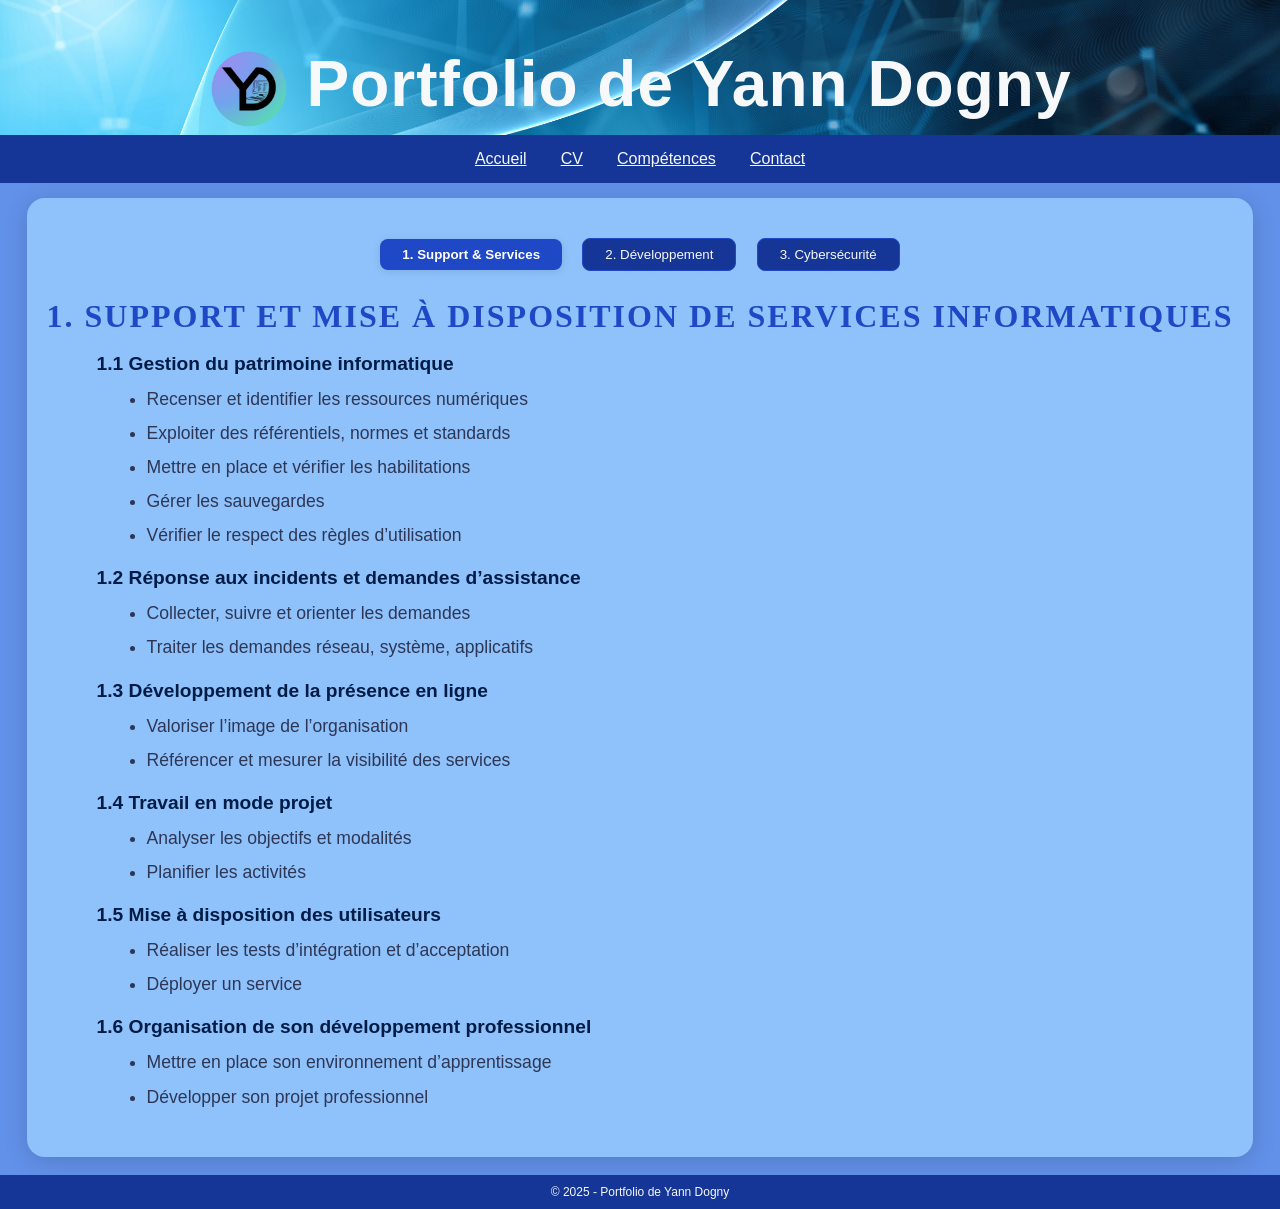
==== pages/competences.html @ 8b0322ab "Modif page accueil + page CV compétences mis en card interactive + style de compétences" ====
<!DOCTYPE html>
<html lang="fr">
<head>
    <meta charset="UTF-8">
    <meta name="viewport" content="width=device-width, initial-scale=1.0">
    <link rel="icon" type="image/png" href="../images/Logo_YD.png">
    <link rel="stylesheet" href="../styles/styleCompetences.css">
    <title>Compétences - Yann Dogny</title>
</head>
<body>

    <div id="header-container">
        <!-- Hero avec le h1 centré -->
        <section class="hero">
            <h1><img src="../images/Logo_YD.png" alt="Logo" class="logo-hero">Portfolio de Yann Dogny</h1>
        </section>

        <!-- Menu normal, juste après l'image -->
        <header>
            <nav>
                <ul>
                    <li><a href="../index.html">Accueil</a></li>
                    <li><a href="cv.html">CV</a></li>
                    <li><a href="competences.html">Compétences</a></li>
                    <li><a href="contact.html">Contact</a></li>
                </ul>
            </nav>
        </header>
    </div>

    <!-- Contenu principal -->
    <main>
        <div id="competences-menu" style="text-align:center; margin-bottom:24px;">
            <button onclick="showBloc(1)" id="btn-bloc-1" class="btn-active">1. Support & Services</button>
            <button onclick="showBloc(2)" id="btn-bloc-2">2. Développement</button>
            <button onclick="showBloc(3)" id="btn-bloc-3">3. Cybersécurité</button>
        </div>
        <div id="bloc-1" class="competence-bloc">
            <h2>1. Support et mise à disposition de services informatiques</h2>
            <h3>1.1 Gestion du patrimoine informatique</h3>
            <ul>
                <li>Recenser et identifier les ressources numériques</li>
                <li>Exploiter des référentiels, normes et standards</li>
                <li>Mettre en place et vérifier les habilitations</li>
                <li>Gérer les sauvegardes</li>
                <li>Vérifier le respect des règles d’utilisation</li>
            </ul>
            <h3>1.2 Réponse aux incidents et demandes d’assistance</h3>
            <ul>
                <li>Collecter, suivre et orienter les demandes</li>
                <li>Traiter les demandes réseau, système, applicatifs</li>
            </ul>
            <h3>1.3 Développement de la présence en ligne</h3>
            <ul>
                <li>Valoriser l’image de l’organisation</li>
                <li>Référencer et mesurer la visibilité des services</li>
            </ul>
            <h3>1.4 Travail en mode projet</h3>
            <ul>
                <li>Analyser les objectifs et modalités</li>
                <li>Planifier les activités</li>
            </ul>
            <h3>1.5 Mise à disposition des utilisateurs</h3>
            <ul>
                <li>Réaliser les tests d’intégration et d’acceptation</li>
                <li>Déployer un service</li>
            </ul>
            <h3>1.6 Organisation de son développement professionnel</h3>
            <ul>
                <li>Mettre en place son environnement d’apprentissage</li>
                <li>Développer son projet professionnel</li>
            </ul>
        </div>
        <div id="bloc-2" class="competence-bloc" style="display:none;">
            <h2>2. Conception et développement d’applications</h2>
            <h3>2.1 Conception et développement d’une solution applicative</h3>
            <ul>
                <li>Analyser un besoin et son contexte</li>
                <li>Modéliser une solution applicative</li>
                <li>Exploiter les frameworks</li>
                <li>Utiliser des composants d’accès aux données</li>
                <li>Réaliser les tests et la validation</li>
            </ul>
            <h3>2.2 Maintenance corrective ou évolutive</h3>
            <ul>
                <li>Recueillir, analyser et mettre à jour les informations</li>
                <li>Évaluer la qualité d’une solution</li>
                <li>Mettre à jour la documentation technique</li>
            </ul>
            <h3>2.3 Gestion des données</h3>
            <ul>
                <li>Exploiter des données à l’aide d’un langage de requêtes</li>
                <li>Développer des fonctionnalités dans un SGBD</li>
            </ul>
        </div>
        <div id="bloc-3" class="competence-bloc" style="display:none;">
            <h2>3. Cybersécurité des services informatiques</h2>
            <h3>3.1 Protection des données à caractère personnel</h3>
            <ul>
                <li>Recenser les traitements sur les données</li>
                <li>Identifier les risques liés à la collecte et au stockage</li>
                <li>Appliquer la réglementation</li>
            </ul>
            <h3>3.2 Préservation de l’identité numérique</h3>
            <ul>
                <li>Protéger l’identité numérique</li>
                <li>Déployer les moyens de preuve électronique</li>
            </ul>
            <h3>3.3 Sécurisation des équipements et usages</h3>
            <ul>
                <li>Informer les utilisateurs sur les risques</li>
                <li>Gérer les accès et privilèges</li>
            </ul>
            <h3>3.4 Garantie de la disponibilité, intégrité et confidentialité</h3>
            <ul>
                <li>Caractériser les risques liés à l’utilisation malveillante</li>
                <li>Recenser les conséquences d’une perte de disponibilité</li>
            </ul>
            <h3>3.5 Cyber sécurisation d’une solution applicative</h3>
            <ul>
                <li>Participer à la vérification des éléments de sécurité</li>
                <li>Mettre en œuvre et vérifier la conformité d’une solution</li>
            </ul>
        </div>
        <script>
            function showBloc(num) {
                for (let i = 1; i <= 3; i++) {
                    document.getElementById('bloc-' + i).style.display = (i === num) ? 'block' : 'none';
                    document.getElementById('btn-bloc-' + i).classList.toggle('btn-active', i === num);
                }
            }
        </script>
    </main>

    <footer>
        &copy; 2025 - Portfolio de Yann Dogny
    </footer>
</body>
</html>
---- styles/styleCompetences.css ----
:root {
    --texte: #f6f8fa;
    --fond: #6291e9;
    --fond-menu: #163697;
    --section-bg: #6291e9;
    --h2-color: #1e48c5;
    --h1-font: 'Georgia', serif;
    --texte-font: Arial, sans-serif;
}

html, body {
    height: 100%;
    margin: 0;
    padding: 0;
}

body {
    font-family: var(--texte-font);
    font-size: 15px;
    color: var(--texte);
    background-color: var(--fond);
    min-height: 100vh;
    display: flex;
    flex-direction: column;
}

#header-container {
    position: fixed;
    top: 0;
    left: 0;
    width: 100%;
    z-index: 1000;
}

/* Header / menu normal */
header {
    background-color: var(--fond-menu);
    width: 100%;
    text-align: center;
    padding: 15px 0;
    transition: all 0.3s ease;
}

/* Hero image plein écran */
.hero {
    height: 15vh;
    background: url("../images/fond.jpg") no-repeat center center;
    background-size: cover;
    display: flex;
    justify-content: center;
    align-items: center;
    box-shadow: 0 4px 24px rgba(30,44,84,0.18);
}

.hero h1 {
    color: var(--texte);
    font-size: 4rem;
    margin-bottom: 12px;
    letter-spacing: 1px;
    font-family: Impact, sans-serif;
}

.logo-hero {
    height: 80px;
    width: 80px;
    vertical-align: middle;
    margin-right: 18px;
}

nav ul {
    list-style: none;
    padding: 0;
    margin: 0;
}

nav ul li {
    display: inline;
    margin: 0 15px;
}

nav ul li a {
    font-family: Arial, sans-serif;
    font-size: 16px;
    color: var(--texte);
    text-decoration: underline;
}

nav ul li a:hover {
    text-decoration: underline;
}

/* Main */
main {
    padding: 40px 20px 40px 20px;
    margin-top: 22vh;
    max-width: 1400px;
    margin-left: auto;
    margin-right: auto;
    margin-bottom: 2vh;
    border-radius: 18px;
    background-color: #9acdffd0;
    box-shadow: 0 4px 24px rgba(0,0,0,0.15);
    flex: 1;
}

main ul li {
    color: #2d3655;
}



.competence-bloc h2 {
    font-size: 2rem;
    color: var(--h2-color);
    margin-bottom: 18px;
    font-family: var(--h1-font);
    letter-spacing: 2px;
    text-transform: uppercase;
    text-align: left;
}

.competence-bloc h3 {
    font-size: 1.2rem;
    color: #001c46;
    margin-top: 18px;
    margin-bottom: 8px;
    font-family: var(--texte-font);
    font-weight: bold;
    padding-left: 50px;
}

.competence-bloc ul {
    margin-top: 10px;
    padding-left: 100px;
    margin-bottom: 5px;
}

.competence-bloc li {
    margin-bottom: 6px;
    line-height: 1.6;
    font-size: 1.1rem;
    font-family: var(--texte-font);
}
.competences-section p {
    font-size: 1.15rem;
    margin-bottom: 10px;
    color: var(--h2-color);
    font-family: var(--texte-font);
}

/* Footer */
footer {
    background-color: var(--fond-menu);
    text-align: center;
    padding: 10px;
    font-size: 12px;
    color: var(--texte);
    margin-top: auto;
}

/* Boutons menu compétences */
.btn-active {
    background: var(--h2-color);
    color: #fff;
    border: none;
    font-weight: bold;
    padding: 8px 22px;
    border-radius: 8px;
    box-shadow: 0 2px 8px rgba(0,0,0,0.10);
    margin: 0 8px;
    cursor: pointer;
    transition: background 0.2s;
}
button:not(.btn-active) {
    background: #163697;
    color: var(--texte);
    border: 1px solid var(--h2-color);
    font-weight: normal;
    padding: 8px 22px;
    border-radius: 8px;
    margin: 0 8px;
    cursor: pointer;
    transition: background 0.2s;
}
button:not(.btn-active):hover {
    background: var(--h2-color);
    color: #fff;
}
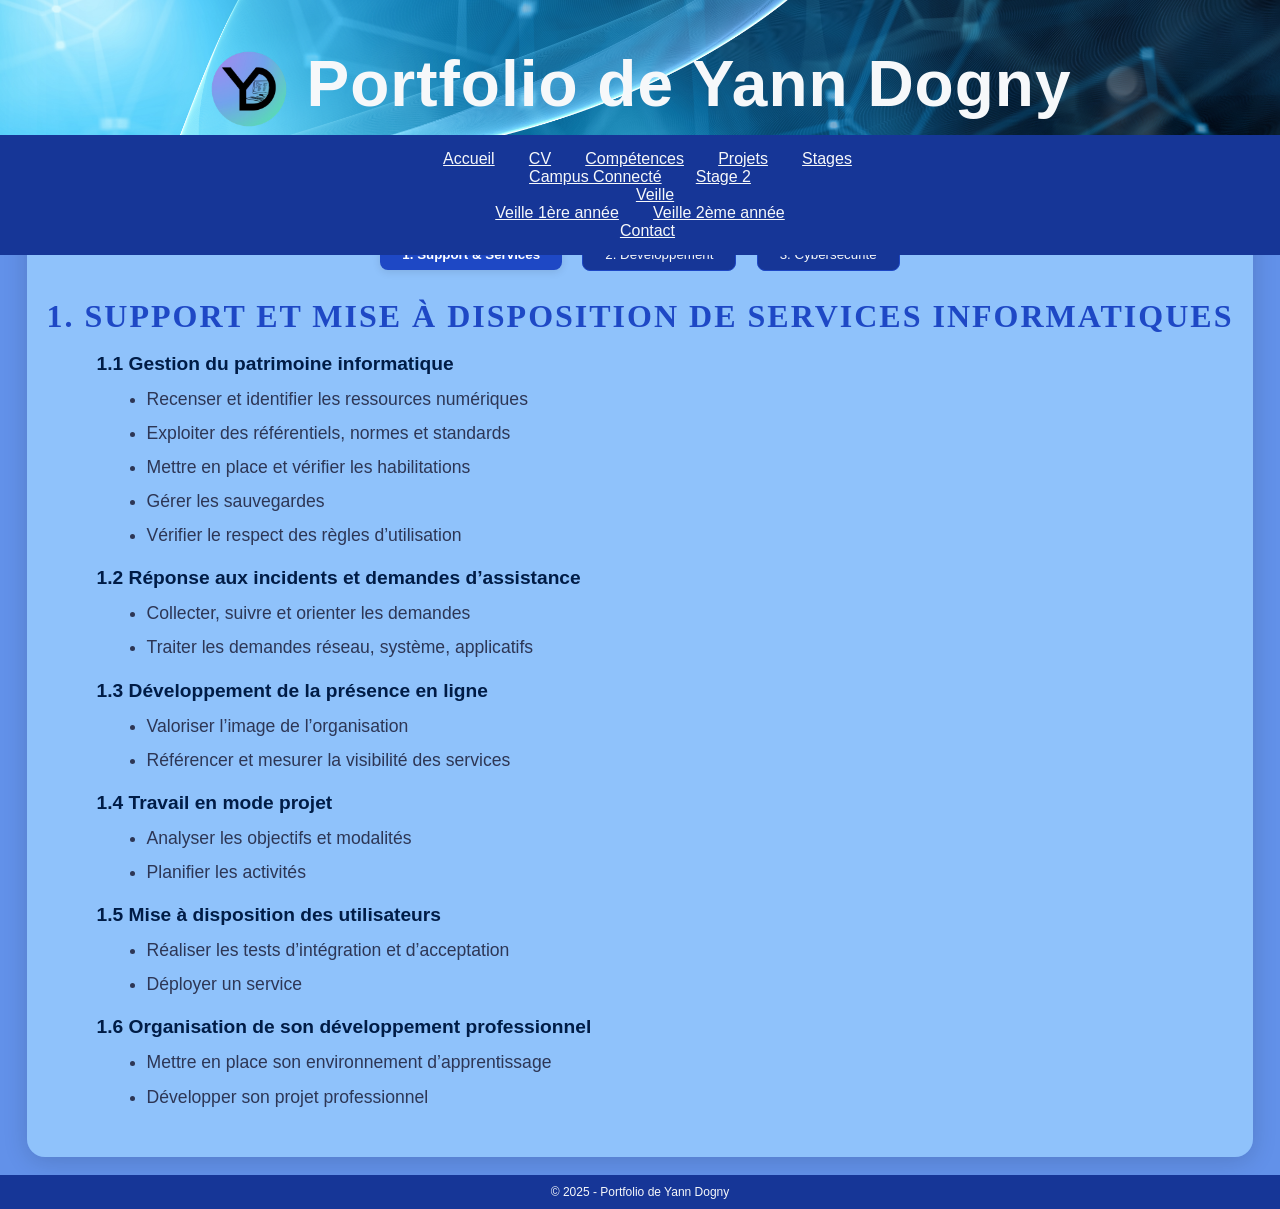
==== commit cdf7fcf1: "ajout diverse page + à finir chaque page et détails" ====
--- a/pages/competences.html
+++ b/pages/competences.html
@@ -9,34 +9,56 @@
 </head>
 <body>
 
+    <!-- =================== HEADER =================== -->
     <div id="header-container">
-        <!-- Hero avec le h1 centré -->
+
+        <!-- Section Héros -->
         <section class="hero">
             <h1><img src="../images/Logo_YD.png" alt="Logo" class="logo-hero">Portfolio de Yann Dogny</h1>
         </section>
 
-        <!-- Menu normal, juste après l'image -->
+        <!-- MENU NAVIGATION -->
         <header>
             <nav>
                 <ul>
                     <li><a href="../index.html">Accueil</a></li>
                     <li><a href="cv.html">CV</a></li>
                     <li><a href="competences.html">Compétences</a></li>
+                    <li><a href="projets.html">Projets</span></a></li>
+                    <li class="menu-item-has-children">
+                        <a href="stages.html">Stages</a>
+                        <span class="arrow"></span>
+                        <ul class="sub-menu">
+                            <li><a href="stage1.html">Campus Connecté</a></li>
+                            <li><a href="stage2.html">Stage 2</a></li>
+                        </ul>
+                    </li>
+                    <li class="menu-item-has-children">
+                        <a href="#">Veille <span class="arrow"></span></a>
+                        <ul class="sub-menu">
+                            <li><a href="veille1.html">Veille 1ère année</a></li>
+                            <li><a href="veille2.html">Veille 2ème année</a></li>
+                        </ul>
+                    </li>
                     <li><a href="contact.html">Contact</a></li>
                 </ul>
             </nav>
         </header>
     </div>
 
-    <!-- Contenu principal -->
+    <!-- =================== CONTENU PRINCIPAL =================== -->
     <main>
+
         <div id="competences-menu" style="text-align:center; margin-bottom:24px;">
             <button onclick="showBloc(1)" id="btn-bloc-1" class="btn-active">1. Support & Services</button>
             <button onclick="showBloc(2)" id="btn-bloc-2">2. Développement</button>
             <button onclick="showBloc(3)" id="btn-bloc-3">3. Cybersécurité</button>
         </div>
+
+        <!-- BLOC 1 -->
         <div id="bloc-1" class="competence-bloc">
             <h2>1. Support et mise à disposition de services informatiques</h2>
+
             <h3>1.1 Gestion du patrimoine informatique</h3>
             <ul>
                 <li>Recenser et identifier les ressources numériques</li>
@@ -45,34 +67,42 @@
                 <li>Gérer les sauvegardes</li>
                 <li>Vérifier le respect des règles d’utilisation</li>
             </ul>
+
             <h3>1.2 Réponse aux incidents et demandes d’assistance</h3>
             <ul>
                 <li>Collecter, suivre et orienter les demandes</li>
                 <li>Traiter les demandes réseau, système, applicatifs</li>
             </ul>
+
             <h3>1.3 Développement de la présence en ligne</h3>
             <ul>
                 <li>Valoriser l’image de l’organisation</li>
                 <li>Référencer et mesurer la visibilité des services</li>
             </ul>
+
             <h3>1.4 Travail en mode projet</h3>
             <ul>
                 <li>Analyser les objectifs et modalités</li>
                 <li>Planifier les activités</li>
             </ul>
+
             <h3>1.5 Mise à disposition des utilisateurs</h3>
             <ul>
                 <li>Réaliser les tests d’intégration et d’acceptation</li>
                 <li>Déployer un service</li>
             </ul>
+
             <h3>1.6 Organisation de son développement professionnel</h3>
             <ul>
                 <li>Mettre en place son environnement d’apprentissage</li>
                 <li>Développer son projet professionnel</li>
             </ul>
         </div>
+
+        <!-- BLOC 2 -->
         <div id="bloc-2" class="competence-bloc" style="display:none;">
             <h2>2. Conception et développement d’applications</h2>
+
             <h3>2.1 Conception et développement d’une solution applicative</h3>
             <ul>
                 <li>Analyser un besoin et son contexte</li>
@@ -81,59 +111,90 @@
                 <li>Utiliser des composants d’accès aux données</li>
                 <li>Réaliser les tests et la validation</li>
             </ul>
+
             <h3>2.2 Maintenance corrective ou évolutive</h3>
             <ul>
                 <li>Recueillir, analyser et mettre à jour les informations</li>
                 <li>Évaluer la qualité d’une solution</li>
                 <li>Mettre à jour la documentation technique</li>
             </ul>
+
             <h3>2.3 Gestion des données</h3>
             <ul>
                 <li>Exploiter des données à l’aide d’un langage de requêtes</li>
                 <li>Développer des fonctionnalités dans un SGBD</li>
             </ul>
         </div>
+
+        <!-- BLOC 3 -->
         <div id="bloc-3" class="competence-bloc" style="display:none;">
             <h2>3. Cybersécurité des services informatiques</h2>
+
             <h3>3.1 Protection des données à caractère personnel</h3>
             <ul>
                 <li>Recenser les traitements sur les données</li>
                 <li>Identifier les risques liés à la collecte et au stockage</li>
                 <li>Appliquer la réglementation</li>
             </ul>
+
             <h3>3.2 Préservation de l’identité numérique</h3>
             <ul>
                 <li>Protéger l’identité numérique</li>
                 <li>Déployer les moyens de preuve électronique</li>
             </ul>
+
             <h3>3.3 Sécurisation des équipements et usages</h3>
             <ul>
                 <li>Informer les utilisateurs sur les risques</li>
                 <li>Gérer les accès et privilèges</li>
             </ul>
+
             <h3>3.4 Garantie de la disponibilité, intégrité et confidentialité</h3>
             <ul>
                 <li>Caractériser les risques liés à l’utilisation malveillante</li>
                 <li>Recenser les conséquences d’une perte de disponibilité</li>
             </ul>
+
             <h3>3.5 Cyber sécurisation d’une solution applicative</h3>
             <ul>
                 <li>Participer à la vérification des éléments de sécurité</li>
                 <li>Mettre en œuvre et vérifier la conformité d’une solution</li>
             </ul>
         </div>
-        <script>
-            function showBloc(num) {
-                for (let i = 1; i <= 3; i++) {
-                    document.getElementById('bloc-' + i).style.display = (i === num) ? 'block' : 'none';
-                    document.getElementById('btn-bloc-' + i).classList.toggle('btn-active', i === num);
-                }
-            }
-        </script>
+
     </main>
 
+    <!-- =================== FOOTER =================== -->
     <footer>
         &copy; 2025 - Portfolio de Yann Dogny
     </footer>
+
+    <!-- =================== SCRIPTS =================== -->
+    <script>
+        // Gestion des blocs de compétences
+        function showBloc(num) {
+            for (let i = 1; i <= 3; i++) {
+                document.getElementById('bloc-' + i).style.display = (i === num) ? 'block' : 'none';
+                document.getElementById('btn-bloc-' + i).classList.toggle('btn-active', i === num);
+            }
+        }
+
+        // Menu déroulant avec flèche
+        document.addEventListener("DOMContentLoaded", function() {
+            const menuItems = document.querySelectorAll("nav ul li.menu-item-has-children");
+            menuItems.forEach(item => {
+                const arrow = item.querySelector(".arrow");
+                if (arrow) {
+                    arrow.addEventListener("click", e => {
+                        e.stopPropagation();
+                        item.classList.toggle("open");
+                        menuItems.forEach(other => {
+                            if (other !== item) other.classList.remove("open");
+                        });
+                    });
+                }
+            });
+        });
+    </script>
 </body>
-</html>+</html>
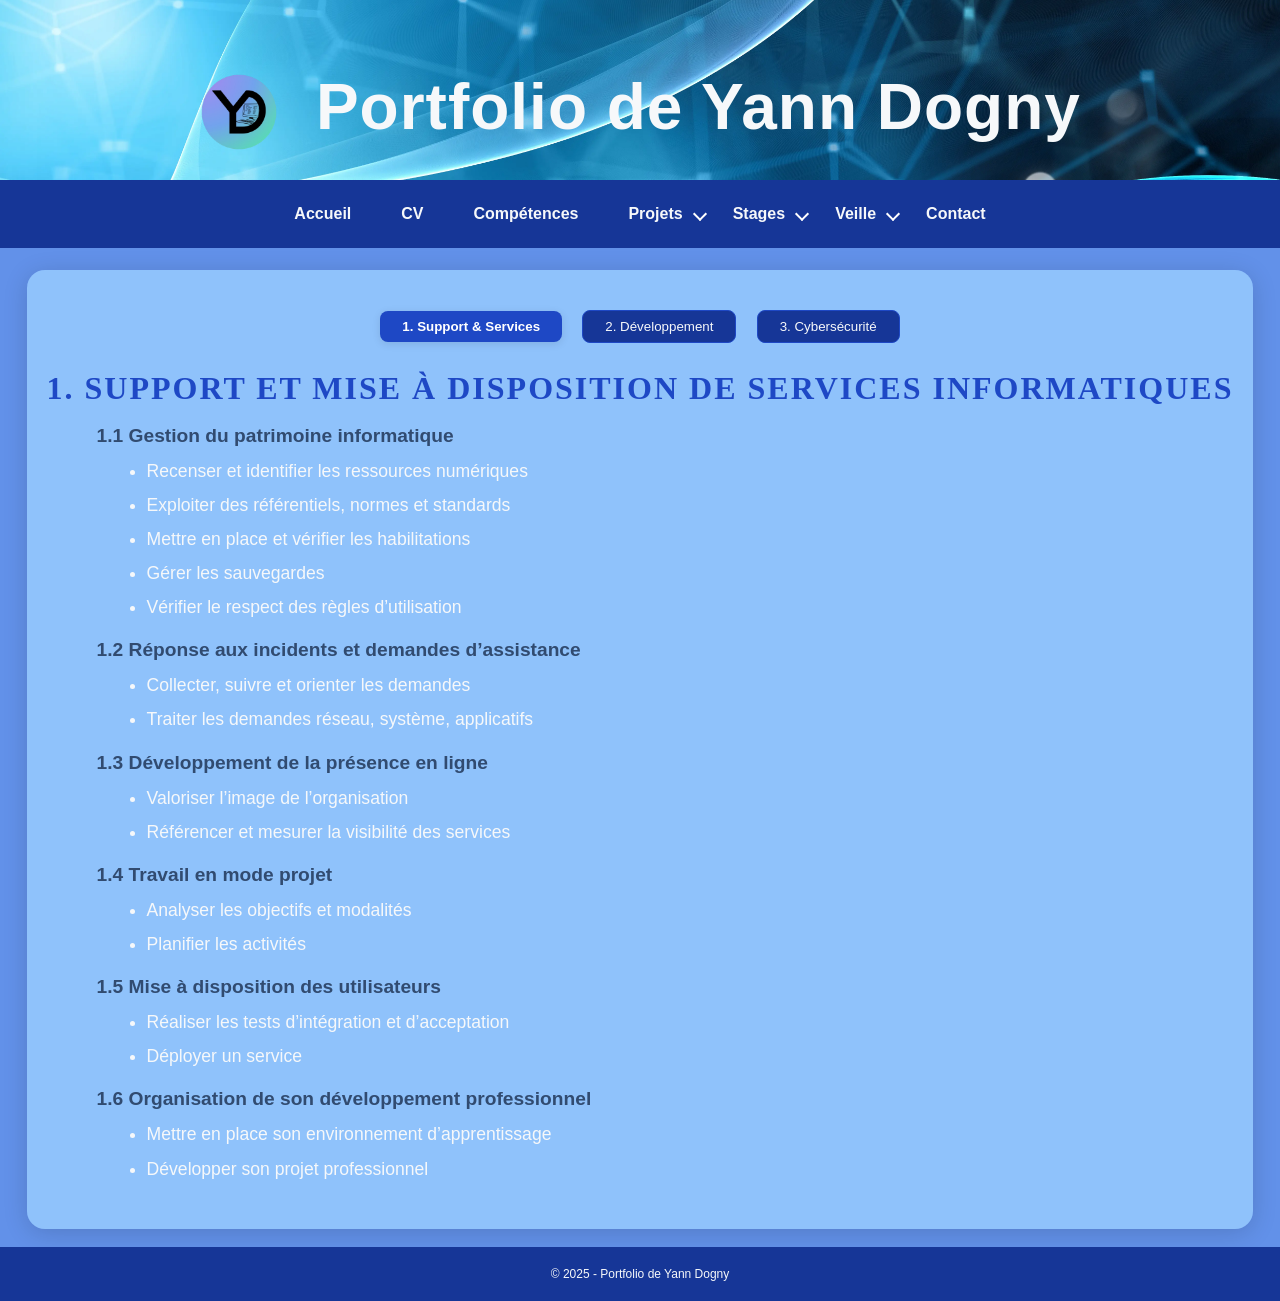
==== commit 0a457ff5: "Avancement du portfolio" ====
--- a/pages/competences.html
+++ b/pages/competences.html
@@ -14,7 +14,10 @@
 
         <!-- Section Héros -->
         <section class="hero">
-            <h1><img src="../images/Logo_YD.png" alt="Logo" class="logo-hero">Portfolio de Yann Dogny</h1>
+            <h1>
+                <img src="../images/Logo_YD.png" alt="Logo" class="logo-hero">
+                Portfolio de Yann Dogny
+            </h1>
         </section>
 
         <!-- MENU NAVIGATION -->
@@ -24,15 +27,22 @@
                     <li><a href="../index.html">Accueil</a></li>
                     <li><a href="cv.html">CV</a></li>
                     <li><a href="competences.html">Compétences</a></li>
-                    <li><a href="projets.html">Projets</span></a></li>
+                    <li class="menu-item-has-children">
+                            <a href="projets.html">Projets</a>
+                            <span class="arrow"></span>
+                        <ul class="sub-menu">
+                            <li><a href="projets/projetFa.html">Projet Fâ</a></li>
+                            <li><a href="projets/gestionCom.html">Gestion Commandes V2</a></li>
+                        </ul>
+                    </li>
                     <li class="menu-item-has-children">
                         <a href="stages.html">Stages</a>
                         <span class="arrow"></span>
                         <ul class="sub-menu">
-                            <li><a href="stage1.html">Campus Connecté</a></li>
-                            <li><a href="stage2.html">Stage 2</a></li>
+                            <li><a href="stages/campusConnecte.html">Campus Connecté</a></li>
                         </ul>
                     </li>
+
                     <li class="menu-item-has-children">
                         <a href="#">Veille <span class="arrow"></span></a>
                         <ul class="sub-menu">
@@ -40,6 +50,7 @@
                             <li><a href="veille2.html">Veille 2ème année</a></li>
                         </ul>
                     </li>
+
                     <li><a href="contact.html">Contact</a></li>
                 </ul>
             </nav>
--- a/styles/styleCompetences.css
+++ b/styles/styleCompetences.css
@@ -24,6 +24,7 @@
     flex-direction: column;
 }
 
+/* ================= HEADER ================= */
 #header-container {
     position: fixed;
     top: 0;
@@ -32,7 +33,6 @@
     z-index: 1000;
 }
 
-/* Header / menu normal */
 header {
     background-color: var(--fond-menu);
     width: 100%;
@@ -41,10 +41,10 @@
     transition: all 0.3s ease;
 }
 
-/* Hero image plein écran */
+/* ===== HERO ===== */
 .hero {
-    height: 15vh;
-    background: url("../images/fond.jpg") no-repeat center center;
+    height: 20vh;
+    background: url("../images/fond.webp") no-repeat center center;
     background-size: cover;
     display: flex;
     justify-content: center;
@@ -67,14 +67,17 @@
     margin-right: 18px;
 }
 
+/* ================= MENU ================= */
 nav ul {
     list-style: none;
     padding: 0;
     margin: 0;
+    display: flex;
+    justify-content: center;
 }
 
 nav ul li {
-    display: inline;
+    position: relative;
     margin: 0 15px;
 }
 
@@ -82,17 +85,73 @@
     font-family: Arial, sans-serif;
     font-size: 16px;
     color: var(--texte);
-    text-decoration: underline;
+    text-decoration: none;
+    font-weight: bold;
+    padding: 10px;
+    display: block;
+    transition: color 0.3s;
 }
 
 nav ul li a:hover {
-    text-decoration: underline;
-}
-
-/* Main */
+    color: #dcdcdc;
+}
+
+/* Flèche pour les menus déroulants */
+nav ul li.menu-item-has-children .arrow {
+    content: "";
+    width: 8px;
+    height: 8px;
+    border-left: 2px solid white;
+    border-bottom: 2px solid white;
+    position: absolute;
+    right: -12px;
+    top: 50%;
+    transform: translateY(-50%) rotate(-45deg);
+    transition: transform 0.3s ease;
+}
+
+nav ul li.menu-item-has-children.open .arrow {
+    transform: translateY(-50%) rotate(135deg);
+}
+
+/* Sous-menu déroulant */
+nav ul li .sub-menu {
+    display: none;
+    position: absolute;
+    top: 100%;
+    left: 0;
+    background-color: #1b3ba0;
+    list-style-type: none;
+    margin: 0;
+    padding: 10px 0;
+    border-radius: 4px;
+    width: 200px;
+    opacity: 0;
+    transition: opacity 0.3s ease;
+    box-shadow: 0 8px 16px rgba(0,0,0,0.1);
+    z-index: 999;
+}
+
+nav ul li.open .sub-menu {
+    display: block;
+    opacity: 1;
+}
+
+nav ul li .sub-menu li a {
+    padding: 8px 20px;
+    color: white;
+    display: block;
+}
+
+nav ul li .sub-menu li a:hover {
+    background-color: #f0f0f0;
+    color: black;
+}
+
+/* ================= MAIN ================= */
 main {
     padding: 40px 20px 40px 20px;
-    margin-top: 22vh;
+    margin-top: 30vh;
     max-width: 1400px;
     margin-left: auto;
     margin-right: auto;
@@ -104,11 +163,10 @@
 }
 
 main ul li {
-    color: #2d3655;
-}
-
-
-
+    color: var(--texte);
+}
+
+/* TITRES DES BLOCS */
 .competence-bloc h2 {
     font-size: 2rem;
     color: var(--h2-color);
@@ -121,7 +179,7 @@
 
 .competence-bloc h3 {
     font-size: 1.2rem;
-    color: #001c46;
+    color: #314b70;
     margin-top: 18px;
     margin-bottom: 8px;
     font-family: var(--texte-font);
@@ -141,6 +199,7 @@
     font-size: 1.1rem;
     font-family: var(--texte-font);
 }
+
 .competences-section p {
     font-size: 1.15rem;
     margin-bottom: 10px;
@@ -148,17 +207,17 @@
     font-family: var(--texte-font);
 }
 
-/* Footer */
+/* ================= FOOTER ================= */
 footer {
     background-color: var(--fond-menu);
     text-align: center;
-    padding: 10px;
+    padding: 20px;
     font-size: 12px;
     color: var(--texte);
     margin-top: auto;
 }
 
-/* Boutons menu compétences */
+/* ================= BOUTONS BLOCS ================= */
 .btn-active {
     background: var(--h2-color);
     color: #fff;
@@ -182,7 +241,8 @@
     cursor: pointer;
     transition: background 0.2s;
 }
+
 button:not(.btn-active):hover {
     background: var(--h2-color);
     color: #fff;
-}
+}
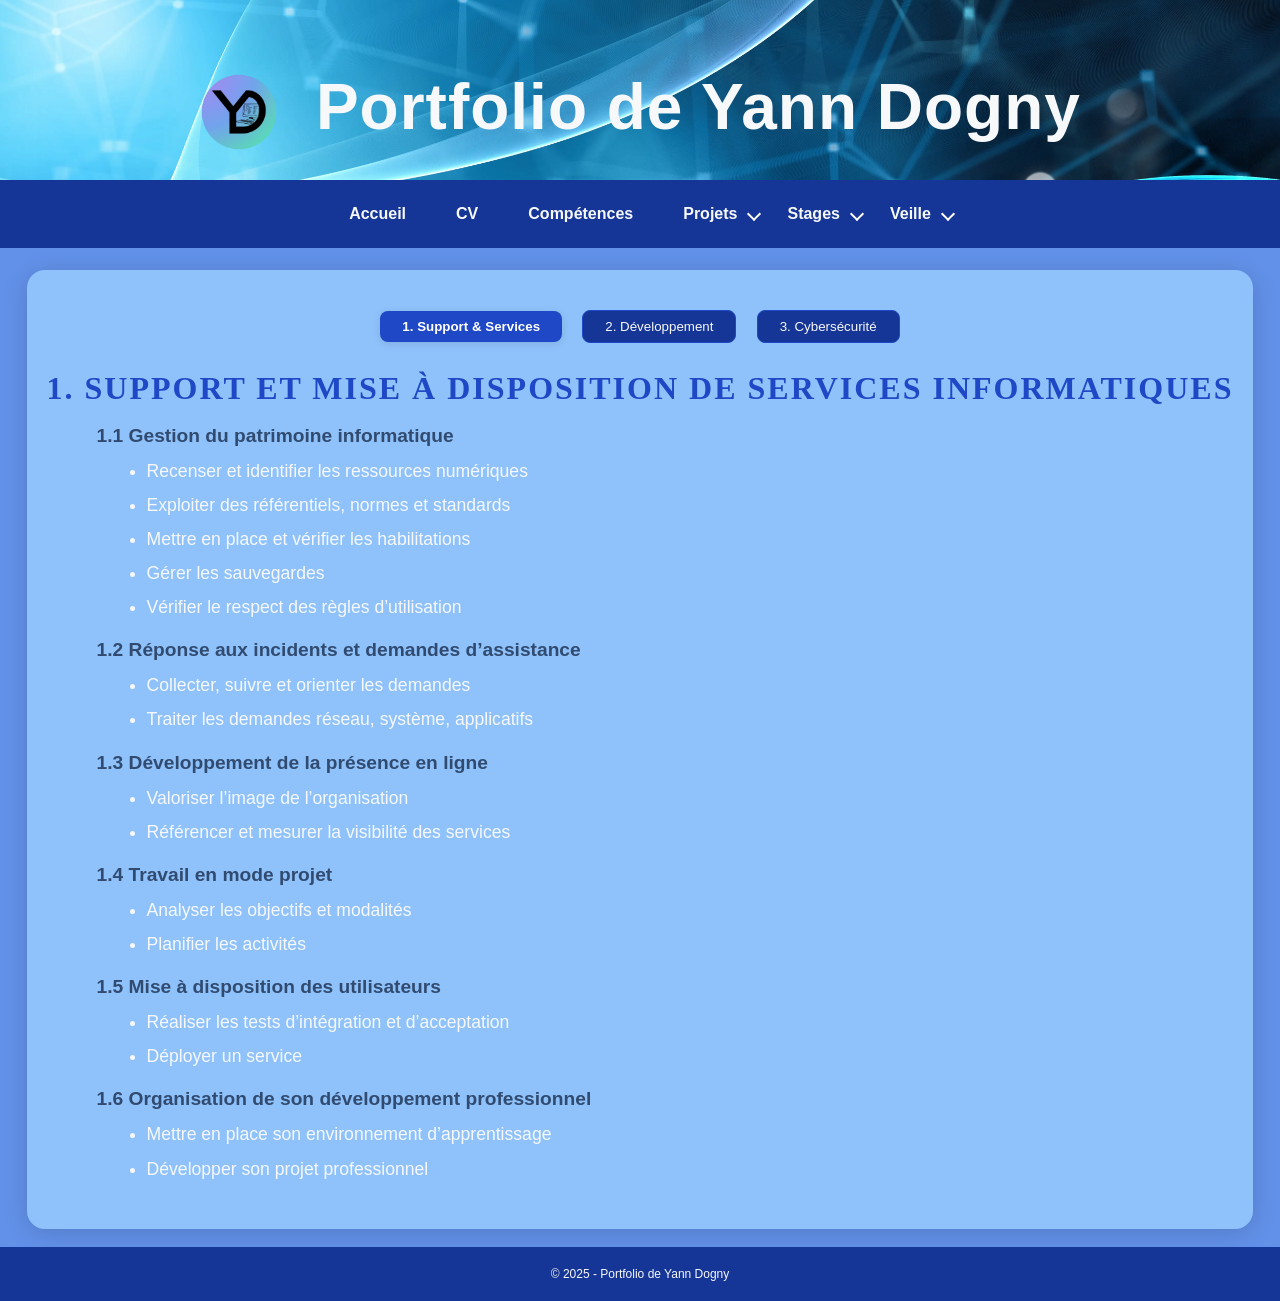
==== commit ea8957bf: "Structure principale + styles applicaples à plusieurs pages" ====
--- a/pages/competences.html
+++ b/pages/competences.html
@@ -4,23 +4,18 @@
     <meta charset="UTF-8">
     <meta name="viewport" content="width=device-width, initial-scale=1.0">
     <link rel="icon" type="image/png" href="../images/Logo_YD.png">
+    <link rel="stylesheet" href="../styles/styleCommun.css">
     <link rel="stylesheet" href="../styles/styleCompetences.css">
     <title>Compétences - Yann Dogny</title>
 </head>
 <body>
-
-    <!-- =================== HEADER =================== -->
     <div id="header-container">
-
-        <!-- Section Héros -->
         <section class="hero">
             <h1>
                 <img src="../images/Logo_YD.png" alt="Logo" class="logo-hero">
                 Portfolio de Yann Dogny
             </h1>
         </section>
-
-        <!-- MENU NAVIGATION -->
         <header>
             <nav>
                 <ul>
@@ -42,7 +37,6 @@
                             <li><a href="stages/campusConnecte.html">Campus Connecté</a></li>
                         </ul>
                     </li>
-
                     <li class="menu-item-has-children">
                         <a href="#">Veille <span class="arrow"></span></a>
                         <ul class="sub-menu">
@@ -50,14 +44,10 @@
                             <li><a href="veille2.html">Veille 2ème année</a></li>
                         </ul>
                     </li>
-
-                    <li><a href="contact.html">Contact</a></li>
                 </ul>
             </nav>
         </header>
     </div>
-
-    <!-- =================== CONTENU PRINCIPAL =================== -->
     <main>
 
         <div id="competences-menu" style="text-align:center; margin-bottom:24px;">
@@ -65,11 +55,8 @@
             <button onclick="showBloc(2)" id="btn-bloc-2">2. Développement</button>
             <button onclick="showBloc(3)" id="btn-bloc-3">3. Cybersécurité</button>
         </div>
-
-        <!-- BLOC 1 -->
         <div id="bloc-1" class="competence-bloc">
             <h2>1. Support et mise à disposition de services informatiques</h2>
-
             <h3>1.1 Gestion du patrimoine informatique</h3>
             <ul>
                 <li>Recenser et identifier les ressources numériques</li>
@@ -78,42 +65,34 @@
                 <li>Gérer les sauvegardes</li>
                 <li>Vérifier le respect des règles d’utilisation</li>
             </ul>
-
             <h3>1.2 Réponse aux incidents et demandes d’assistance</h3>
             <ul>
                 <li>Collecter, suivre et orienter les demandes</li>
                 <li>Traiter les demandes réseau, système, applicatifs</li>
             </ul>
-
             <h3>1.3 Développement de la présence en ligne</h3>
             <ul>
                 <li>Valoriser l’image de l’organisation</li>
                 <li>Référencer et mesurer la visibilité des services</li>
             </ul>
-
             <h3>1.4 Travail en mode projet</h3>
             <ul>
                 <li>Analyser les objectifs et modalités</li>
                 <li>Planifier les activités</li>
             </ul>
-
             <h3>1.5 Mise à disposition des utilisateurs</h3>
             <ul>
                 <li>Réaliser les tests d’intégration et d’acceptation</li>
                 <li>Déployer un service</li>
             </ul>
-
             <h3>1.6 Organisation de son développement professionnel</h3>
             <ul>
                 <li>Mettre en place son environnement d’apprentissage</li>
                 <li>Développer son projet professionnel</li>
             </ul>
         </div>
-
-        <!-- BLOC 2 -->
         <div id="bloc-2" class="competence-bloc" style="display:none;">
             <h2>2. Conception et développement d’applications</h2>
-
             <h3>2.1 Conception et développement d’une solution applicative</h3>
             <ul>
                 <li>Analyser un besoin et son contexte</li>
@@ -122,75 +101,58 @@
                 <li>Utiliser des composants d’accès aux données</li>
                 <li>Réaliser les tests et la validation</li>
             </ul>
-
             <h3>2.2 Maintenance corrective ou évolutive</h3>
             <ul>
                 <li>Recueillir, analyser et mettre à jour les informations</li>
                 <li>Évaluer la qualité d’une solution</li>
                 <li>Mettre à jour la documentation technique</li>
             </ul>
-
             <h3>2.3 Gestion des données</h3>
             <ul>
                 <li>Exploiter des données à l’aide d’un langage de requêtes</li>
                 <li>Développer des fonctionnalités dans un SGBD</li>
             </ul>
         </div>
-
-        <!-- BLOC 3 -->
         <div id="bloc-3" class="competence-bloc" style="display:none;">
             <h2>3. Cybersécurité des services informatiques</h2>
-
             <h3>3.1 Protection des données à caractère personnel</h3>
             <ul>
                 <li>Recenser les traitements sur les données</li>
                 <li>Identifier les risques liés à la collecte et au stockage</li>
                 <li>Appliquer la réglementation</li>
             </ul>
-
             <h3>3.2 Préservation de l’identité numérique</h3>
             <ul>
                 <li>Protéger l’identité numérique</li>
                 <li>Déployer les moyens de preuve électronique</li>
             </ul>
-
             <h3>3.3 Sécurisation des équipements et usages</h3>
             <ul>
                 <li>Informer les utilisateurs sur les risques</li>
                 <li>Gérer les accès et privilèges</li>
             </ul>
-
             <h3>3.4 Garantie de la disponibilité, intégrité et confidentialité</h3>
             <ul>
                 <li>Caractériser les risques liés à l’utilisation malveillante</li>
                 <li>Recenser les conséquences d’une perte de disponibilité</li>
             </ul>
-
             <h3>3.5 Cyber sécurisation d’une solution applicative</h3>
             <ul>
                 <li>Participer à la vérification des éléments de sécurité</li>
                 <li>Mettre en œuvre et vérifier la conformité d’une solution</li>
             </ul>
         </div>
-
     </main>
-
-    <!-- =================== FOOTER =================== -->
     <footer>
         &copy; 2025 - Portfolio de Yann Dogny
     </footer>
-
-    <!-- =================== SCRIPTS =================== -->
     <script>
-        // Gestion des blocs de compétences
         function showBloc(num) {
             for (let i = 1; i <= 3; i++) {
                 document.getElementById('bloc-' + i).style.display = (i === num) ? 'block' : 'none';
                 document.getElementById('btn-bloc-' + i).classList.toggle('btn-active', i === num);
             }
         }
-
-        // Menu déroulant avec flèche
         document.addEventListener("DOMContentLoaded", function() {
             const menuItems = document.querySelectorAll("nav ul li.menu-item-has-children");
             menuItems.forEach(item => {
--- a/styles/styleCommun.css
+++ b/styles/styleCommun.css
@@ -0,0 +1,157 @@
+:root {
+    --texte: #f6f8fa;
+    --fond: #6291e9;
+    --fond-menu: #163697;
+    --section-bg: #6291e9;
+    --h2-color: #1e48c5;
+    --h1-font: 'Georgia', serif;
+    --texte-font: Arial, sans-serif;
+}
+
+html, body {
+    height: 100%;
+    margin: 0;
+    padding: 0;
+}
+
+body {
+    font-family: var(--texte-font);
+    font-size: 15px;
+    color: var(--texte);
+    background-color: var(--fond);
+    min-height: 100vh;
+    display: flex;
+    flex-direction: column;
+}
+
+/* ================= HEADER ================= */
+#header-container {
+    position: fixed;
+    top: 0;
+    left: 0;
+    width: 100%;
+    z-index: 1000;
+}
+
+header {
+    background-color: var(--fond-menu);
+    width: 100%;
+    text-align: center;
+    padding: 15px 0;
+    transition: all 0.3s ease;
+}
+
+/* ===== HERO ===== */
+.hero {
+    height: 20vh;
+    background: url("../images/fond.webp") no-repeat center center;
+    background-size: cover;
+    display: flex;
+    justify-content: center;
+    align-items: center;
+    box-shadow: 0 4px 24px rgba(30,44,84,0.18);
+}
+
+.hero h1 {
+    color: var(--texte);
+    font-size: 4rem;
+    margin-bottom: 12px;
+    letter-spacing: 1px;
+    font-family: Impact, sans-serif;
+}
+
+.logo-hero {
+    height: 80px;
+    width: 80px;
+    vertical-align: middle;
+    margin-right: 18px;
+}
+
+/* ================= MENU ================= */
+nav ul {
+    list-style: none;
+    padding: 0;
+    margin: 0;
+    display: flex;
+    justify-content: center;
+}
+
+nav ul li {
+    position: relative;
+    margin: 0 15px;
+}
+
+nav ul li a {
+    font-family: Arial, sans-serif;
+    font-size: 16px;
+    color: var(--texte);
+    text-decoration: none;
+    font-weight: bold;
+    padding: 10px;
+    display: block;
+    transition: color 0.3s;
+}
+
+nav ul li a:hover {
+    color: #dcdcdc;
+}
+
+nav ul li.menu-item-has-children .arrow {
+    content: "";
+    width: 8px;
+    height: 8px;
+    border-left: 2px solid white;
+    border-bottom: 2px solid white;
+    position: absolute;
+    right: -12px;
+    top: 50%;
+    transform: translateY(-50%) rotate(-45deg);
+    transition: transform 0.3s ease;
+}
+
+nav ul li.menu-item-has-children.open .arrow {
+    transform: translateY(-50%) rotate(135deg);
+}
+
+nav ul li .sub-menu {
+    display: none;
+    position: absolute;
+    top: 100%;
+    left: 0;
+    background-color: #1b3ba0;
+    list-style-type: none;
+    margin: 0;
+    padding: 10px 0;
+    border-radius: 4px;
+    width: 200px;
+    opacity: 0;
+    transition: opacity 0.3s ease;
+    box-shadow: 0 8px 16px rgba(0,0,0,0.1);
+    z-index: 999;
+}
+
+nav ul li.open .sub-menu {
+    display: block;
+    opacity: 1;
+}
+
+nav ul li .sub-menu li a {
+    padding: 8px 20px;
+    color: white;
+    display: block;
+}
+
+nav ul li .sub-menu li a:hover {
+    background-color: #f0f0f0;
+    color: black;
+}
+
+/* ================= FOOTER ================= */
+footer {
+    background-color: var(--fond-menu);
+    text-align: center;
+    padding: 20px;
+    font-size: 12px;
+    color: var(--texte);
+    margin-top: auto;
+}
--- a/styles/styleCompetences.css
+++ b/styles/styleCompetences.css
@@ -1,153 +1,3 @@
-:root {
-    --texte: #f6f8fa;
-    --fond: #6291e9;
-    --fond-menu: #163697;
-    --section-bg: #6291e9;
-    --h2-color: #1e48c5;
-    --h1-font: 'Georgia', serif;
-    --texte-font: Arial, sans-serif;
-}
-
-html, body {
-    height: 100%;
-    margin: 0;
-    padding: 0;
-}
-
-body {
-    font-family: var(--texte-font);
-    font-size: 15px;
-    color: var(--texte);
-    background-color: var(--fond);
-    min-height: 100vh;
-    display: flex;
-    flex-direction: column;
-}
-
-/* ================= HEADER ================= */
-#header-container {
-    position: fixed;
-    top: 0;
-    left: 0;
-    width: 100%;
-    z-index: 1000;
-}
-
-header {
-    background-color: var(--fond-menu);
-    width: 100%;
-    text-align: center;
-    padding: 15px 0;
-    transition: all 0.3s ease;
-}
-
-/* ===== HERO ===== */
-.hero {
-    height: 20vh;
-    background: url("../images/fond.webp") no-repeat center center;
-    background-size: cover;
-    display: flex;
-    justify-content: center;
-    align-items: center;
-    box-shadow: 0 4px 24px rgba(30,44,84,0.18);
-}
-
-.hero h1 {
-    color: var(--texte);
-    font-size: 4rem;
-    margin-bottom: 12px;
-    letter-spacing: 1px;
-    font-family: Impact, sans-serif;
-}
-
-.logo-hero {
-    height: 80px;
-    width: 80px;
-    vertical-align: middle;
-    margin-right: 18px;
-}
-
-/* ================= MENU ================= */
-nav ul {
-    list-style: none;
-    padding: 0;
-    margin: 0;
-    display: flex;
-    justify-content: center;
-}
-
-nav ul li {
-    position: relative;
-    margin: 0 15px;
-}
-
-nav ul li a {
-    font-family: Arial, sans-serif;
-    font-size: 16px;
-    color: var(--texte);
-    text-decoration: none;
-    font-weight: bold;
-    padding: 10px;
-    display: block;
-    transition: color 0.3s;
-}
-
-nav ul li a:hover {
-    color: #dcdcdc;
-}
-
-/* Flèche pour les menus déroulants */
-nav ul li.menu-item-has-children .arrow {
-    content: "";
-    width: 8px;
-    height: 8px;
-    border-left: 2px solid white;
-    border-bottom: 2px solid white;
-    position: absolute;
-    right: -12px;
-    top: 50%;
-    transform: translateY(-50%) rotate(-45deg);
-    transition: transform 0.3s ease;
-}
-
-nav ul li.menu-item-has-children.open .arrow {
-    transform: translateY(-50%) rotate(135deg);
-}
-
-/* Sous-menu déroulant */
-nav ul li .sub-menu {
-    display: none;
-    position: absolute;
-    top: 100%;
-    left: 0;
-    background-color: #1b3ba0;
-    list-style-type: none;
-    margin: 0;
-    padding: 10px 0;
-    border-radius: 4px;
-    width: 200px;
-    opacity: 0;
-    transition: opacity 0.3s ease;
-    box-shadow: 0 8px 16px rgba(0,0,0,0.1);
-    z-index: 999;
-}
-
-nav ul li.open .sub-menu {
-    display: block;
-    opacity: 1;
-}
-
-nav ul li .sub-menu li a {
-    padding: 8px 20px;
-    color: white;
-    display: block;
-}
-
-nav ul li .sub-menu li a:hover {
-    background-color: #f0f0f0;
-    color: black;
-}
-
 /* ================= MAIN ================= */
 main {
     padding: 40px 20px 40px 20px;
@@ -166,7 +16,7 @@
     color: var(--texte);
 }
 
-/* TITRES DES BLOCS */
+/* ================= COMPETENCES ================= */
 .competence-bloc h2 {
     font-size: 2rem;
     color: var(--h2-color);
@@ -207,16 +57,6 @@
     font-family: var(--texte-font);
 }
 
-/* ================= FOOTER ================= */
-footer {
-    background-color: var(--fond-menu);
-    text-align: center;
-    padding: 20px;
-    font-size: 12px;
-    color: var(--texte);
-    margin-top: auto;
-}
-
 /* ================= BOUTONS BLOCS ================= */
 .btn-active {
     background: var(--h2-color);
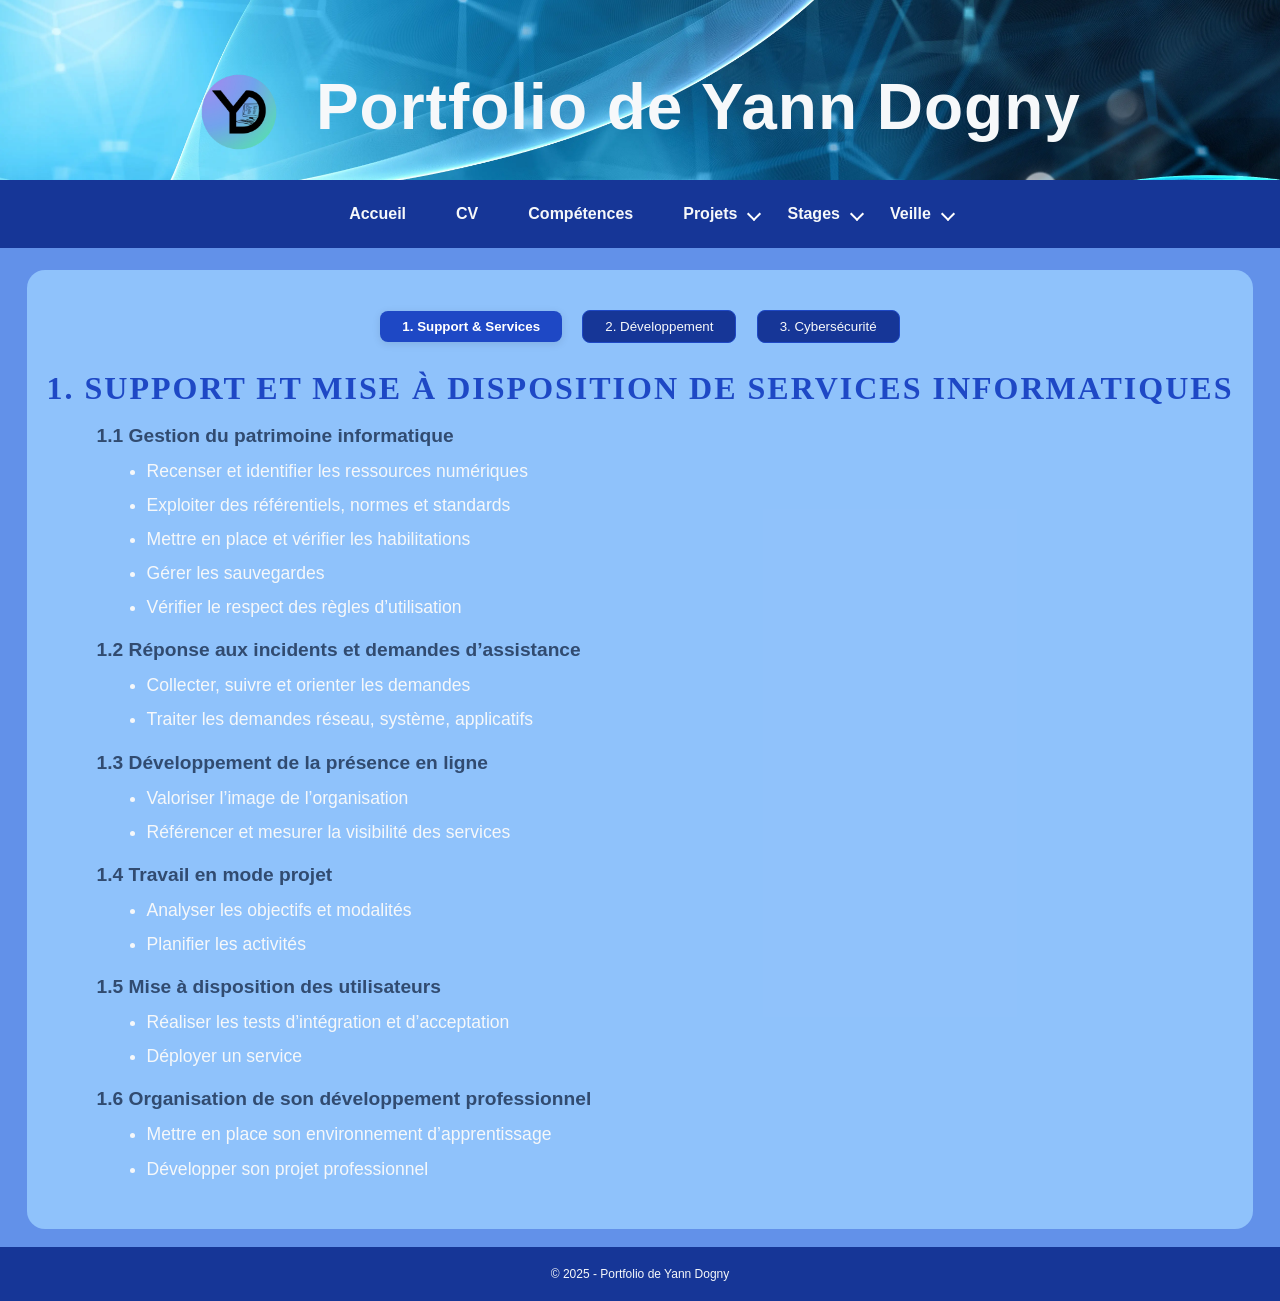
==== commit 505e70ad: "En cours" ====
--- a/pages/competences.html
+++ b/pages/competences.html
@@ -34,14 +34,14 @@
                         <a href="stages.html">Stages</a>
                         <span class="arrow"></span>
                         <ul class="sub-menu">
-                            <li><a href="stages/campusConnecte.html">Campus Connecté</a></li>
+                            <li><a href="stages/campusConnecte.html">Campus connecté Comminges-Pyrénées</a></li>
                         </ul>
                     </li>
                     <li class="menu-item-has-children">
                         <a href="#">Veille <span class="arrow"></span></a>
                         <ul class="sub-menu">
-                            <li><a href="veille1.html">Veille 1ère année</a></li>
-                            <li><a href="veille2.html">Veille 2ème année</a></li>
+                            <li><a href="veilles/veille1.html">Veille 1ère année</a></li>
+                            <li><a href="veilles/veille2.html">Veille 2ème année</a></li>
                         </ul>
                     </li>
                 </ul>
--- a/styles/styleCommun.css
+++ b/styles/styleCommun.css
@@ -4,6 +4,7 @@
     --fond-menu: #163697;
     --section-bg: #6291e9;
     --h2-color: #1e48c5;
+    --h2-page-color: #ffffff;
     --h1-font: 'Georgia', serif;
     --texte-font: Arial, sans-serif;
 }
@@ -123,7 +124,7 @@
     margin: 0;
     padding: 10px 0;
     border-radius: 4px;
-    width: 200px;
+    width: 250px;
     opacity: 0;
     transition: opacity 0.3s ease;
     box-shadow: 0 8px 16px rgba(0,0,0,0.1);
--- a/styles/styleCompetences.css
+++ b/styles/styleCompetences.css
@@ -8,7 +8,6 @@
     margin-bottom: 2vh;
     border-radius: 18px;
     background-color: #9acdffd0;
-    box-shadow: 0 4px 24px rgba(0,0,0,0.15);
     flex: 1;
 }
 
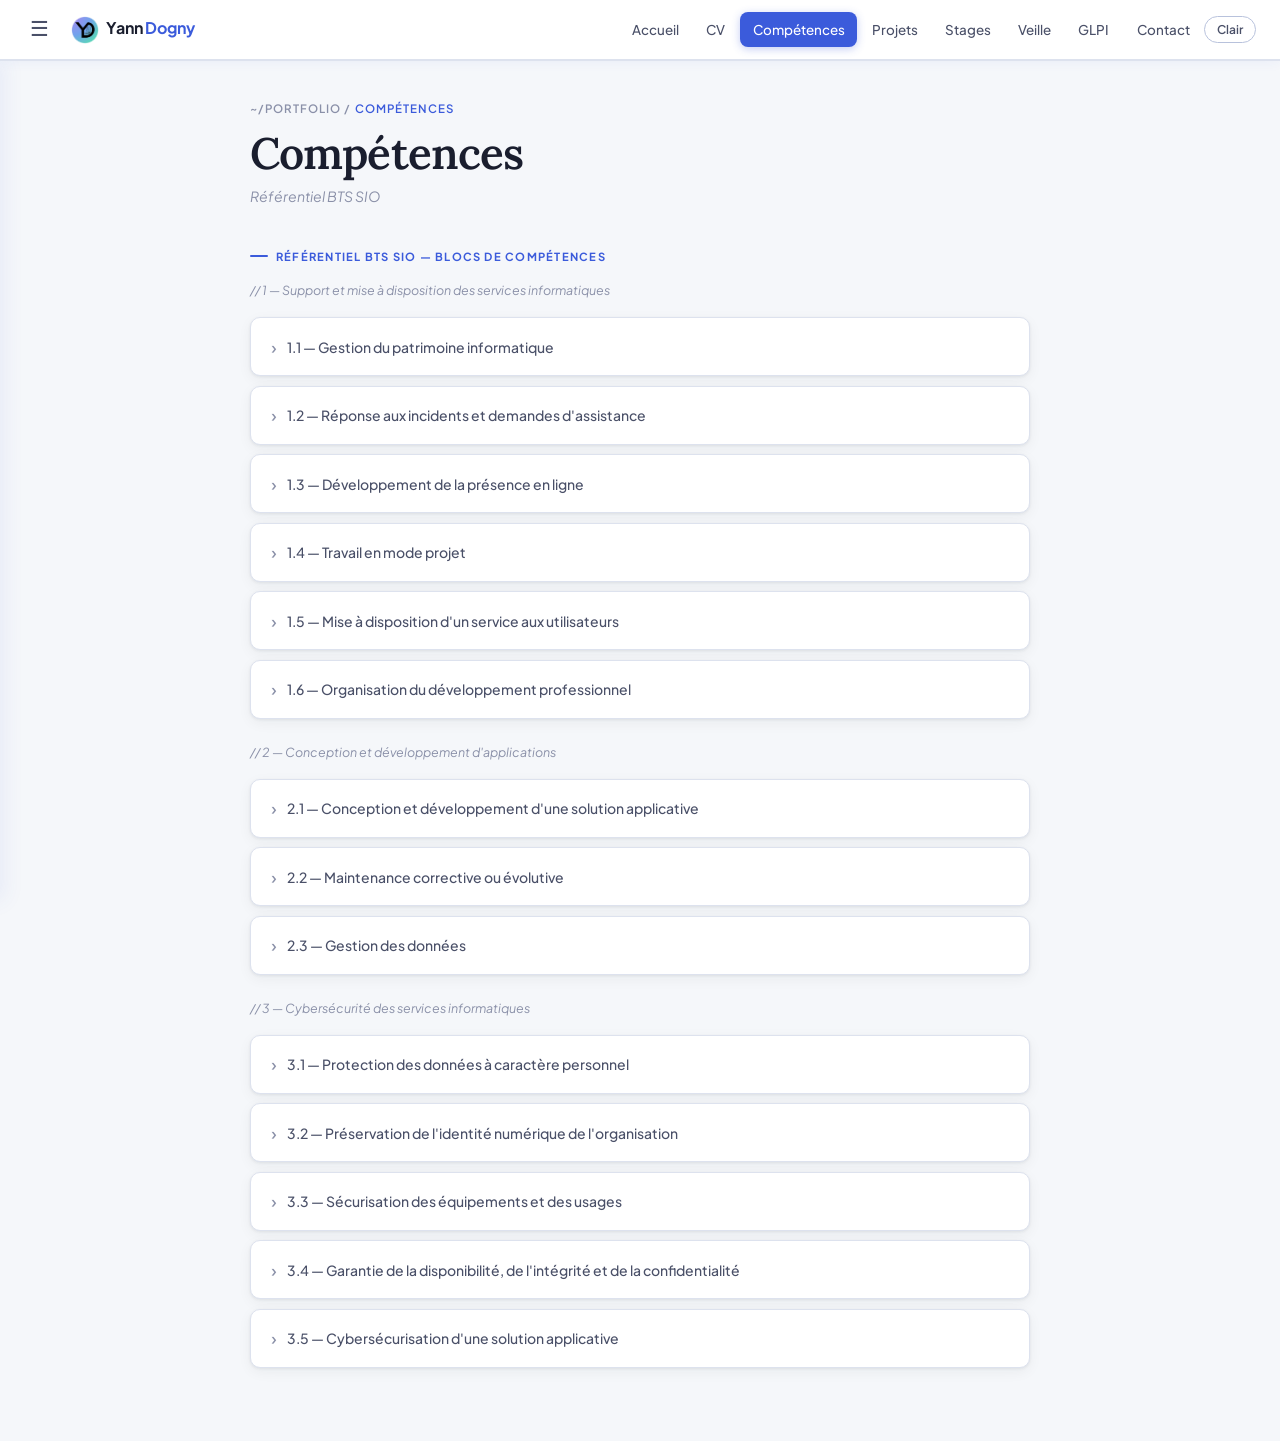
==== commit ea9846e6: "Portfolio-V-Final" ====
--- a/pages/competences.html
+++ b/pages/competences.html
@@ -1,173 +1,315 @@
 <!DOCTYPE html>
 <html lang="fr">
 <head>
-    <meta charset="UTF-8">
-    <meta name="viewport" content="width=device-width, initial-scale=1.0">
-    <link rel="icon" type="image/png" href="../images/Logo_YD.png">
-    <link rel="stylesheet" href="../styles/styleCommun.css">
-    <link rel="stylesheet" href="../styles/styleCompetences.css">
-    <title>Compétences - Yann Dogny</title>
+  <meta charset="UTF-8"/>
+  <link rel="icon" type="image/png" href="../image/Logo_YD.png"/>
+  <meta name="viewport" content="width=device-width, initial-scale=1.0"/>
+  <title>Compétences</title>
+  <link rel="stylesheet" href="../style.css"/>
 </head>
 <body>
-    <div id="header-container">
-        <section class="hero">
-            <h1>
-                <img src="../images/Logo_YD.png" alt="Logo" class="logo-hero">
-                Portfolio de Yann Dogny
-            </h1>
-        </section>
-        <header>
-            <nav>
-                <ul>
-                    <li><a href="../index.html">Accueil</a></li>
-                    <li><a href="cv.html">CV</a></li>
-                    <li><a href="competences.html">Compétences</a></li>
-                    <li class="menu-item-has-children">
-                            <a href="projets.html">Projets</a>
-                            <span class="arrow"></span>
-                        <ul class="sub-menu">
-                            <li><a href="projets/projetFa.html">Projet Fâ</a></li>
-                            <li><a href="projets/gestionCom.html">Gestion Commandes V2</a></li>
-                        </ul>
-                    </li>
-                    <li class="menu-item-has-children">
-                        <a href="stages.html">Stages</a>
-                        <span class="arrow"></span>
-                        <ul class="sub-menu">
-                            <li><a href="stages/campusConnecte.html">Campus connecté Comminges-Pyrénées</a></li>
-                        </ul>
-                    </li>
-                    <li class="menu-item-has-children">
-                        <a href="#">Veille <span class="arrow"></span></a>
-                        <ul class="sub-menu">
-                            <li><a href="veilles/veille1.html">Veille 1ère année</a></li>
-                            <li><a href="veilles/veille2.html">Veille 2ème année</a></li>
-                        </ul>
-                    </li>
-                </ul>
-            </nav>
-        </header>
-    </div>
-    <main>
-
-        <div id="competences-menu" style="text-align:center; margin-bottom:24px;">
-            <button onclick="showBloc(1)" id="btn-bloc-1" class="btn-active">1. Support & Services</button>
-            <button onclick="showBloc(2)" id="btn-bloc-2">2. Développement</button>
-            <button onclick="showBloc(3)" id="btn-bloc-3">3. Cybersécurité</button>
+
+<!-- TOPBAR -->
+<header class="topbar">
+  <button class="sidebar-toggle" onclick="toggleSidebar()" aria-label="Menu">☰</button>
+  <a href="../index.html" class="topbar-brand"><img src="../image/Logo_YD.png" alt="YD" style="height:28px;width:28px;border-radius:50%;object-fit:cover;margin-right:7px;vertical-align:middle;flex-shrink:0"/>Yann <span>Dogny</span></a>
+    <ul class="topbar-nav">
+    <li><a href="../index.html" class="">Accueil</a></li>
+    <li><a href="cv.html" class="">CV</a></li>
+    <li><a href="competences.html" class="active">Compétences</a></li>
+    <li><a href="projets.html" class="">Projets</a></li>
+    <li><a href="stages.html" class="">Stages</a></li>
+    <li><a href="veille.html" class="">Veille</a></li>
+    <li><a href="glpi.html" class="">GLPI</a></li>
+    <li><a href="contact.html" class="">Contact</a></li>
+  <button class="theme-toggle" onclick="toggleTheme()" id="topbar-theme-btn" aria-label="Changer le thème">
+    <span class="toggle-label" id="topbar-theme-label">Clair</span>
+  </button>
+  </ul>
+</header>
+
+<!-- SIDEBAR OVERLAY -->
+<div class="sidebar-overlay" id="overlay"></div>
+
+<!-- SIDEBAR DRAWER -->
+<nav class="sidebar" id="sidebar">
+  <div style="display:flex;align-items:center;gap:9px;padding:0.75rem 0.75rem 0.65rem;border-bottom:1px solid var(--border);margin-bottom:0.5rem"><img src="../image/Logo_YD.png" alt="YD" style="height:34px;width:34px;border-radius:50%;object-fit:cover;flex-shrink:0"/><div><div style="font-size:0.875rem;font-weight:700;color:var(--ink);line-height:1.2">Yann Dogny</div><div style="font-size:0.68rem;color:var(--ink3)">BTS SIO SLAM</div></div></div>
+    <div class="sidebar-section-label">Navigation</div>
+  <a href="../index.html" class="nav-link">Accueil</a>
+  <a href="cv.html" class="nav-link">CV</a>
+  <a href="competences.html" class="nav-link active">Compétences</a>
+  <a href="projets.html" class="nav-link">Projets</a>
+  <a href="stages.html" class="nav-link">Stages</a>
+  <a href="veille.html" class="nav-link">Veille</a>
+  <a href="glpi.html" class="nav-link">GLPI</a>
+  <a href="contact.html" class="nav-link">Contact</a>
+
+  <div class="sidebar-divider"></div>
+  <button class="sidebar-theme-toggle" onclick="toggleTheme()" id="sidebar-theme-btn" aria-label="Changer le thème">
+    <span id="sidebar-theme-label">Mode sombre</span>
+    <span class="tgl-track"><span class="tgl-thumb"></span></span>
+  </button>
+
+</nav>
+
+<!-- MAIN -->
+<main class="main">
+
+  <div class="page-header">
+    <div class="breadcrumb">~/portfolio / <span>compétences</span></div>
+    <h1>Compétences</h1>
+    <p class="sub">Référentiel BTS SIO</p>
+  </div>
+
+  <div class="section-label">Référentiel BTS SIO — Blocs de compétences</div>
+  <p style="font-size:0.78rem;color:var(--ink3);margin-bottom:1rem;font-style:italic">// 1 — Support et mise à disposition des services informatiques</p>
+
+  <details>
+    <summary>1.1 — Gestion du patrimoine informatique</summary>
+    <div class="details-body">
+      <ul>
+        <li>Recenser et identifier les ressources numériques</li>
+        <li>Exploiter des référentiels, normes et standards adoptés par le prestataire</li>
+        <li>Mettre en place et vérifier les niveaux d'habilitation associés à un service</li>
+        <li>Gérer des sauvegardes et vérifier la continuité du service</li>
+        <li>Vérifier le respect des règles d'utilisation des ressources numériques</li>
+      </ul>
+    
+      <div class="used-in">Utilisé dans : <span>CanisPro Éducation · Stage SEDIMA · Stage Campus Connecté · GLPI</span></div>
+    </div>
+  </details>
+
+  <details>
+    <summary>1.2 — Réponse aux incidents et demandes d'assistance</summary>
+    <div class="details-body">
+      <ul>
+        <li>Collecter, suivre et orienter des demandes</li>
+        <li>Traiter des demandes concernant les services réseau, système et applicatifs</li>
+      </ul>
+      <div class="used-in">Utilisé dans : <span>GLPI</span></div>
         </div>
-        <div id="bloc-1" class="competence-bloc">
-            <h2>1. Support et mise à disposition de services informatiques</h2>
-            <h3>1.1 Gestion du patrimoine informatique</h3>
-            <ul>
-                <li>Recenser et identifier les ressources numériques</li>
-                <li>Exploiter des référentiels, normes et standards</li>
-                <li>Mettre en place et vérifier les habilitations</li>
-                <li>Gérer les sauvegardes</li>
-                <li>Vérifier le respect des règles d’utilisation</li>
-            </ul>
-            <h3>1.2 Réponse aux incidents et demandes d’assistance</h3>
-            <ul>
-                <li>Collecter, suivre et orienter les demandes</li>
-                <li>Traiter les demandes réseau, système, applicatifs</li>
-            </ul>
-            <h3>1.3 Développement de la présence en ligne</h3>
-            <ul>
-                <li>Valoriser l’image de l’organisation</li>
-                <li>Référencer et mesurer la visibilité des services</li>
-            </ul>
-            <h3>1.4 Travail en mode projet</h3>
-            <ul>
-                <li>Analyser les objectifs et modalités</li>
-                <li>Planifier les activités</li>
-            </ul>
-            <h3>1.5 Mise à disposition des utilisateurs</h3>
-            <ul>
-                <li>Réaliser les tests d’intégration et d’acceptation</li>
-                <li>Déployer un service</li>
-            </ul>
-            <h3>1.6 Organisation de son développement professionnel</h3>
-            <ul>
-                <li>Mettre en place son environnement d’apprentissage</li>
-                <li>Développer son projet professionnel</li>
-            </ul>
-        </div>
-        <div id="bloc-2" class="competence-bloc" style="display:none;">
-            <h2>2. Conception et développement d’applications</h2>
-            <h3>2.1 Conception et développement d’une solution applicative</h3>
-            <ul>
-                <li>Analyser un besoin et son contexte</li>
-                <li>Modéliser une solution applicative</li>
-                <li>Exploiter les frameworks</li>
-                <li>Utiliser des composants d’accès aux données</li>
-                <li>Réaliser les tests et la validation</li>
-            </ul>
-            <h3>2.2 Maintenance corrective ou évolutive</h3>
-            <ul>
-                <li>Recueillir, analyser et mettre à jour les informations</li>
-                <li>Évaluer la qualité d’une solution</li>
-                <li>Mettre à jour la documentation technique</li>
-            </ul>
-            <h3>2.3 Gestion des données</h3>
-            <ul>
-                <li>Exploiter des données à l’aide d’un langage de requêtes</li>
-                <li>Développer des fonctionnalités dans un SGBD</li>
-            </ul>
-        </div>
-        <div id="bloc-3" class="competence-bloc" style="display:none;">
-            <h2>3. Cybersécurité des services informatiques</h2>
-            <h3>3.1 Protection des données à caractère personnel</h3>
-            <ul>
-                <li>Recenser les traitements sur les données</li>
-                <li>Identifier les risques liés à la collecte et au stockage</li>
-                <li>Appliquer la réglementation</li>
-            </ul>
-            <h3>3.2 Préservation de l’identité numérique</h3>
-            <ul>
-                <li>Protéger l’identité numérique</li>
-                <li>Déployer les moyens de preuve électronique</li>
-            </ul>
-            <h3>3.3 Sécurisation des équipements et usages</h3>
-            <ul>
-                <li>Informer les utilisateurs sur les risques</li>
-                <li>Gérer les accès et privilèges</li>
-            </ul>
-            <h3>3.4 Garantie de la disponibilité, intégrité et confidentialité</h3>
-            <ul>
-                <li>Caractériser les risques liés à l’utilisation malveillante</li>
-                <li>Recenser les conséquences d’une perte de disponibilité</li>
-            </ul>
-            <h3>3.5 Cyber sécurisation d’une solution applicative</h3>
-            <ul>
-                <li>Participer à la vérification des éléments de sécurité</li>
-                <li>Mettre en œuvre et vérifier la conformité d’une solution</li>
-            </ul>
-        </div>
-    </main>
-    <footer>
-        &copy; 2025 - Portfolio de Yann Dogny
-    </footer>
-    <script>
-        function showBloc(num) {
-            for (let i = 1; i <= 3; i++) {
-                document.getElementById('bloc-' + i).style.display = (i === num) ? 'block' : 'none';
-                document.getElementById('btn-bloc-' + i).classList.toggle('btn-active', i === num);
-            }
-        }
-        document.addEventListener("DOMContentLoaded", function() {
-            const menuItems = document.querySelectorAll("nav ul li.menu-item-has-children");
-            menuItems.forEach(item => {
-                const arrow = item.querySelector(".arrow");
-                if (arrow) {
-                    arrow.addEventListener("click", e => {
-                        e.stopPropagation();
-                        item.classList.toggle("open");
-                        menuItems.forEach(other => {
-                            if (other !== item) other.classList.remove("open");
-                        });
-                    });
-                }
-            });
-        });
-    </script>
+  </details>
+
+  <details>
+    <summary>1.3 — Développement de la présence en ligne</summary>
+    <div class="details-body">
+      <ul>
+        <li>Participer à la valorisation de l'image de l'organisation sur les médias numériques</li>
+        <li>Référencer les services en ligne et mesurer leur visibilité</li>
+        <li>Participer à l'évolution d'un site Web exploitant les données de l'organisation</li>
+      </ul>
+    
+      <div class="used-in">Utilisé dans : <span>Portfolio · CanisPro Éducation · Projet Fâ · Pic du Midi · Site Web Personnel · Stage SEDIMA</span></div>
+    </div>
+  </details>
+
+  <details>
+    <summary>1.4 — Travail en mode projet</summary>
+    <div class="details-body">
+      <ul>
+        <li>Analyser les objectifs et les modalités d'organisation d'un projet</li>
+        <li>Planifier les activités (Gantt, SCRUM)</li>
+        <li>Évaluer les indicateurs de suivi d'un projet et analyser les écarts</li>
+      </ul>
+    
+      <div class="used-in">Utilisé dans : <span>Portfolio · CanisPro Éducation · Projet Fâ · Stage SEDIMA · Stage Campus Connecté</span></div>
+    </div>
+  </details>
+
+  <details>
+    <summary>1.5 — Mise à disposition d'un service aux utilisateurs</summary>
+    <div class="details-body">
+      <ul>
+        <li>Réaliser les tests d'intégration et d'acceptation d'un service</li>
+        <li>Déployer un service</li>
+        <li>Accompagner les utilisateurs dans la mise en place d'un service</li>
+      </ul>
+    
+      <div class="used-in">Utilisé dans : <span>Portfolio · CanisPro Éducation · Stage Campus Connecté</span></div>
+    </div>
+  </details>
+
+  <details>
+    <summary>1.6 — Organisation du développement professionnel</summary>
+    <div class="details-body">
+      <ul>
+        <li>Mettre en place son environnement d'apprentissage personnel</li>
+        <li>Mettre en œuvre des outils et stratégies de veille informationnelle</li>
+        <li>Gérer son identité professionnelle et développer son projet professionnel</li>
+      </ul>
+    
+      <div class="used-in">Utilisé dans : <span>Portfolio · CanisPro Éducation · Pic du Midi · Site Web Personnel</span></div>
+    </div>
+  </details>
+
+  <p style="font-size:0.78rem;color:var(--ink3);margin:1.5rem 0 1rem;font-style:italic">// 2 — Conception et développement d'applications</p>
+
+  <details>
+    <summary>2.1 — Conception et développement d'une solution applicative</summary>
+    <div class="details-body">
+      <ul>
+        <li>Analyser un besoin exprimé et son contexte juridique</li>
+        <li>Modéliser et concevoir l'architecture d'une solution applicative</li>
+        <li>Exploiter les ressources d'un framework (Symfony)</li>
+        <li>Développer, identifier ou adapter des composants logiciels</li>
+        <li>Intégrer en continu les versions d'une solution (Git)</li>
+        <li>Réaliser les tests nécessaires à la validation ou à la mise en production</li>
+        <li>Rédiger les documentations technique et utilisateur</li>
+      </ul>
+    
+      <div class="used-in">Utilisé dans : <span>Portfolio · CanisPro Éducation · Projet Fâ · Pic du Midi · Site Web Personnel · Stage SEDIMA · Stage Campus Connecté</span></div>
+    </div>
+  </details>
+
+  <details>
+    <summary>2.2 — Maintenance corrective ou évolutive</summary>
+    <div class="details-body">
+      <ul>
+        <li>Recueillir, analyser et mettre à jour les informations sur une version</li>
+        <li>Évaluer la qualité d'une solution applicative (SonarQube, Snyk)</li>
+        <li>Analyser et corriger un dysfonctionnement</li>
+        <li>Mettre à jour les documentations technique et d'utilisation</li>
+      </ul>
+    
+      <div class="used-in">Utilisé dans : <span>Portfolio · CanisPro Éducation · Stage Campus Connecté</span></div>
+    </div>
+  </details>
+
+  <details>
+    <summary>2.3 — Gestion des données</summary>
+    <div class="details-body">
+      <ul>
+        <li>Exploiter des données à l'aide d'un langage de requêtes SQL</li>
+        <li>Développer des fonctionnalités dans un SGBD (MySQL, NoSQL)</li>
+        <li>Concevoir ou adapter une base de données (MERISE, UML)</li>
+        <li>Administrer et déployer une base de données</li>
+      </ul>
+    
+      <div class="used-in">Utilisé dans : <span>CanisPro Éducation · Projet Fâ · Stage Campus Connecté</span></div>
+    </div>
+  </details>
+
+  <p style="font-size:0.78rem;color:var(--ink3);margin:1.5rem 0 1rem;font-style:italic">// 3 — Cybersécurité des services informatiques</p>
+
+  <details>
+    <summary>3.1 — Protection des données à caractère personnel</summary>
+    <div class="details-body">
+      <ul>
+        <li>Recenser les traitements sur les données à caractère personnel</li>
+        <li>Identifier les risques liés à la collecte, au traitement et au stockage</li>
+        <li>Appliquer la réglementation RGPD / CNIL</li>
+      </ul>
+    
+      <div class="used-in">Utilisé dans : <span>Stage SEDIMA</span></div>
+    </div>
+  </details>
+
+  <details>
+    <summary>3.2 — Préservation de l'identité numérique de l'organisation</summary>
+    <div class="details-body">
+      <ul>
+        <li>Protection de l'identité numérique d'une organisation</li>
+        <li>Déploiement de moyens appropriés de preuve électronique</li>
+      </ul>
+    </div>
+  </details>
+
+  <details>
+    <summary>3.3 — Sécurisation des équipements et des usages</summary>
+    <div class="details-body">
+      <ul>
+        <li>Informer les utilisateurs sur les risques numériques</li>
+        <li>Identifier les menaces et mettre en œuvre les défenses appropriées</li>
+        <li>Gérer les accès et les privilèges (pare-feu, antivirus)</li>
+      </ul>
+    
+      <div class="used-in">Utilisé dans : <span>CanisPro Éducation · Stage SEDIMA · Stage Campus Connecté</span></div>
+    </div>
+  </details>
+
+  <details>
+    <summary>3.4 — Garantie de la disponibilité, de l'intégrité et de la confidentialité</summary>
+    <div class="details-body">
+      <ul>
+        <li>Caractériser les risques liés à l'utilisation malveillante d'un service informatique</li>
+        <li>Recenser les conséquences d'une perte de disponibilité, d'intégrité ou de confidentialité</li>
+        <li>Identifier les obligations légales (archivage, protection)</li>
+        <li>Organiser la collecte et la conservation des preuves numériques</li>
+        <li>Appliquer les procédures légales</li>
+      </ul>
+    
+      <div class="used-in">Utilisé dans : <span>Stage Campus Connecté</span></div>
+    </div>
+  </details>
+
+  <details>
+    <summary>3.5 — Cybersécurisation d'une solution applicative</summary>
+    <div class="details-body">
+      <ul>
+        <li>Prendre en compte la sécurité dans un projet de développement</li>
+        <li>Analyser les connexions (logs) et prévenir les attaques courantes</li>
+        <li>Mettre en conformité une solution applicative avec un référentiel de sécurité</li>
+      </ul>
+    
+      <div class="used-in">Utilisé dans : <span>CanisPro Éducation · Stage Campus Connecté</span></div>
+    </div>
+  </details>
+
+</main>
+
+<div class="toast" id="toast"></div>
+<script>
+/* ── Theme ── */
+(function(){
+  const saved = localStorage.getItem('theme');
+  if(saved === 'dark' || (!saved && window.matchMedia('(prefers-color-scheme: dark)').matches)){
+    document.documentElement.setAttribute('data-theme','dark');
+  }
+})();
+
+function syncThemeButtons(){
+  const dark = document.documentElement.getAttribute('data-theme') === 'dark';
+  const tl = document.getElementById('topbar-theme-label');
+  const sl = document.getElementById('sidebar-theme-label');
+  if(tl){ tl.textContent = dark ? 'Sombre' : 'Clair'; }
+  if(sl){ sl.textContent = dark ? 'Mode clair' : 'Mode sombre'; }
+}
+
+function toggleTheme(){
+  const dark = document.documentElement.getAttribute('data-theme') === 'dark';
+  document.documentElement.setAttribute('data-theme', dark ? 'light' : 'dark');
+  localStorage.setItem('theme', dark ? 'light' : 'dark');
+  syncThemeButtons();
+}
+
+document.addEventListener('DOMContentLoaded', syncThemeButtons);
+
+/* ── Sidebar ── */
+function toggleSidebar(){
+  document.getElementById('sidebar').classList.toggle('open');
+  document.getElementById('overlay').classList.toggle('open');
+}
+document.getElementById('overlay').addEventListener('click',()=>{
+  document.getElementById('sidebar').classList.remove('open');
+  document.getElementById('overlay').classList.remove('open');
+});
+
+/* ── Toast / copy ── */
+function showToast(msg){
+  const t=document.getElementById('toast');
+  t.textContent=msg; t.classList.add('show');
+  setTimeout(()=>t.classList.remove('show'),2200);
+}
+function copyText(e,text){
+  e.preventDefault(); e.stopPropagation();
+  navigator.clipboard.writeText(text).then(()=>showToast('✓ Copié !'));
+}
+function toggleDetail(id){
+  const el=document.getElementById('dp-'+id);
+  const btn=el.previousElementSibling;
+  el.classList.toggle('open');
+  btn.innerHTML=el.classList.contains('open')?'✕ Fermer':'› Détails';
+}
+</script>
 </body>
-</html>
+</html>
--- a/style.css
+++ b/style.css
@@ -0,0 +1,595 @@
+@import url('https://fonts.googleapis.com/css2?family=Plus+Jakarta+Sans:wght@300;400;500;600;700&family=Lora:ital,wght@0,400;0,600;1,400&display=swap');
+
+*, *::before, *::after { box-sizing: border-box; margin: 0; padding: 0; }
+
+:root {
+  /* ── Palette principale ── */
+  --bg:          #F5F7FA;
+  --bg2:         #FFFFFF;
+  --bg3:         #EEF1F7;
+  --border:      #DDE2EE;
+  --border2:     #B8C2DC;
+
+  /* ── Texte ── */
+  --ink:         #1A1E2E;
+  --ink2:        #4A5068;
+  --ink3:        #8A90A8;
+
+  /* ── Accent principal : bleu indigo ── */
+  --accent:      #3B5BDB;
+  --accent-bg:   #EEF2FF;
+  --accent2:     #1E40AF;
+
+  /* ── Accent secondaire : violet ── */
+  --purple:      #7C3AED;
+  --purple-bg:   #F3EEFF;
+
+  /* ── Accent tertiaire : teal ── */
+  --teal:        #0E9488;
+  --teal-bg:     #ECFDF8;
+
+  /* ── Blocs compétences ── */
+  --bloc1-bg:    #EEF2FF;  --bloc1-txt: #3B5BDB;
+  --bloc2-bg:    #ECFDF8;  --bloc2-txt: #0E9488;
+  --bloc3-bg:    #FFF7ED;  --bloc3-txt: #C2410C;
+
+  /* ── Tags ── */
+  --tag-bg:      #EEF1F7;
+  --tag-text:    #3B4468;
+
+  /* ── Misc ── */
+  --sidebar-w:   240px;
+  --topbar-h:    60px;
+  --sans:        'Plus Jakarta Sans', system-ui, sans-serif;
+  --serif:       'Lora', Georgia, serif;
+  --radius:      10px;
+  --shadow:      0 1px 3px rgba(26,30,46,0.07), 0 4px 14px rgba(26,30,46,0.05);
+  --shadow-md:   0 4px 20px rgba(59,91,219,0.10);
+}
+
+html { scroll-behavior: smooth; }
+body {
+  font-family: var(--sans);
+  background: var(--bg);
+  color: var(--ink);
+  min-height: 100vh;
+  font-size: 15px;
+  line-height: 1.6;
+  -webkit-font-smoothing: antialiased;
+}
+
+/* ───────────── TOPBAR ───────────── */
+.topbar {
+  position: fixed; top: 0; left: 0; right: 0; z-index: 200;
+  height: var(--topbar-h);
+  background: rgba(255,255,255,0.94);
+  backdrop-filter: blur(12px);
+  border-bottom: 1px solid var(--border);
+  display: flex; align-items: center;
+  padding: 0 1.5rem;
+  gap: 1rem;
+  box-shadow: 0 1px 0 var(--border), 0 2px 12px rgba(59,91,219,0.06);
+}
+.topbar-brand {
+  font-weight: 700;
+  font-size: 1rem;
+  color: var(--ink);
+  text-decoration: none;
+  white-space: nowrap;
+  letter-spacing: -0.01em;
+}
+.topbar-brand span { color: var(--accent); }
+
+.topbar-nav {
+  display: flex; align-items: center; gap: 0.1rem;
+  list-style: none;
+  margin-left: auto;
+}
+.topbar-nav a {
+  display: inline-flex; align-items: center;
+  padding: 0.4rem 0.8rem;
+  font-size: 0.84rem; font-weight: 500;
+  color: var(--ink2);
+  text-decoration: none;
+  border-radius: 8px;
+  transition: background 0.15s, color 0.15s;
+  white-space: nowrap;
+}
+.topbar-nav a:hover  { background: var(--accent-bg); color: var(--accent); }
+.topbar-nav a.active {
+  background: var(--accent);
+  color: #fff;
+  box-shadow: 0 2px 8px rgba(59,91,219,0.30);
+}
+
+/* sidebar toggle */
+.sidebar-toggle {
+  display: none;
+  background: none; border: none; cursor: pointer;
+  padding: 6px; color: var(--ink2);
+  font-size: 1.3rem; line-height: 1;
+  border-radius: 6px;
+  transition: background 0.15s;
+}
+.sidebar-toggle:hover { background: var(--bg3); }
+
+/* ───────────── SIDEBAR ───────────── */
+.sidebar-overlay {
+  display: none;
+  position: fixed; inset: 0; z-index: 150;
+  background: rgba(26,30,46,0.35);
+  backdrop-filter: blur(3px);
+}
+.sidebar-overlay.open { display: block; }
+
+.sidebar {
+  position: fixed; top: var(--topbar-h); left: 0; bottom: 0;
+  z-index: 160;
+  width: var(--sidebar-w);
+  background: var(--bg2);
+  border-right: 1px solid var(--border);
+  padding: 1.25rem 0.75rem;
+  display: flex; flex-direction: column; gap: 0.2rem;
+  transform: translateX(-100%);
+  transition: transform 0.28s cubic-bezier(0.4,0,0.2,1);
+  box-shadow: 4px 0 20px rgba(59,91,219,0.08);
+}
+.sidebar.open { transform: translateX(0); }
+
+.sidebar-section-label {
+  font-size: 0.67rem; font-weight: 700;
+  text-transform: uppercase; letter-spacing: 0.12em;
+  color: var(--ink3); padding: 0.5rem 0.75rem 0.35rem;
+}
+.sidebar a {
+  display: flex; align-items: center;
+  padding: 0.52rem 0.75rem;
+  font-size: 0.875rem; font-weight: 500;
+  color: var(--ink2); text-decoration: none;
+  border-radius: 8px;
+  transition: background 0.15s, color 0.15s;
+}
+.sidebar a:hover  { background: var(--accent-bg); color: var(--accent); }
+.sidebar a.active {
+  background: var(--accent);
+  color: #fff;
+  box-shadow: 0 2px 8px rgba(59,91,219,0.25);
+}
+
+/* ───────────── MAIN ───────────── */
+.main {
+  padding-top: calc(var(--topbar-h) + 2.5rem);
+  padding-bottom: 4rem;
+  padding-left: 2.5rem;
+  padding-right: 2.5rem;
+  max-width: 860px;
+  margin: 0 auto;
+}
+
+/* ───────────── PAGE HEADER ───────────── */
+.page-header { margin-bottom: 2.5rem; }
+.breadcrumb {
+  font-size: 0.72rem; font-weight: 600;
+  text-transform: uppercase; letter-spacing: 0.09em;
+  color: var(--ink3); margin-bottom: 0.6rem;
+}
+.breadcrumb span { color: var(--accent); }
+.page-header h1 {
+  font-family: var(--serif);
+  font-size: clamp(2rem, 5vw, 2.75rem);
+  font-weight: 600; color: var(--ink);
+  letter-spacing: -0.02em; line-height: 1.15;
+  margin-bottom: 0.4rem;
+}
+.page-header .sub {
+  font-size: 0.88rem; color: var(--ink3); font-style: italic;
+}
+
+/* ───────────── SECTION LABEL ───────────── */
+.section-label {
+  font-size: 0.7rem; font-weight: 700;
+  text-transform: uppercase; letter-spacing: 0.11em;
+  color: var(--accent); margin-bottom: 1rem;
+  display: flex; align-items: center; gap: 0.5rem;
+}
+.section-label::before {
+  content: ''; width: 18px; height: 2px;
+  background: var(--accent); border-radius: 2px;
+}
+
+hr.soft { border: none; border-top: 1px solid var(--border); margin: 2.25rem 0; }
+
+/* ───────────── CARDS ───────────── */
+.card {
+  background: var(--bg2);
+  border: 1px solid var(--border);
+  border-radius: var(--radius);
+  padding: 1.5rem;
+  box-shadow: var(--shadow);
+}
+
+/* ───────────── TAGS ───────────── */
+.tags { display: flex; flex-wrap: wrap; gap: 0.35rem; }
+.tag {
+  font-size: 0.72rem; font-weight: 600;
+  padding: 0.25rem 0.7rem;
+  background: var(--tag-bg); color: var(--tag-text);
+  border-radius: 100px;
+  border: 1px solid var(--border);
+}
+.tag.accent { background: var(--accent-bg); color: var(--accent); border-color: rgba(59,91,219,0.25); }
+.tag.blue   { background: var(--purple-bg); color: var(--purple); border-color: rgba(124,58,237,0.2); }
+
+/* ───────────── TIMELINE ───────────── */
+.timeline { position: relative; padding-left: 1.5rem; }
+.timeline::before { content:''; position:absolute; left:0; top:4px; bottom:0; width:2px; background: linear-gradient(to bottom, var(--accent), var(--border)); border-radius:2px; }
+.tl-item { position:relative; margin-bottom:2rem; }
+.tl-item::before {
+  content:''; position:absolute; left:-1.5rem; top:5px;
+  width:8px; height:8px; border-radius:50%;
+  background: var(--accent); border:2px solid var(--bg2);
+  transform:translateX(-3px);
+  box-shadow: 0 0 0 3px var(--accent-bg);
+}
+.tl-item .period { font-size:0.72rem; color:var(--accent); font-weight:600; letter-spacing:0.04em; margin-bottom:0.3rem; }
+.tl-item h3 { font-size:1rem; font-weight:600; color:var(--ink); margin-bottom:0.2rem; }
+.tl-item .org { font-size:0.82rem; color:var(--ink3); margin-bottom:0.55rem; }
+.tl-item p { font-size:0.85rem; color:var(--ink2); line-height:1.75; }
+.ttype {
+  display:inline-block; font-size:0.65rem; font-weight:700;
+  letter-spacing:0.09em; text-transform:uppercase;
+  padding:0.18rem 0.65rem; border-radius:100px; margin-bottom:0.5rem;
+}
+.ttype.edu { background: var(--accent-bg); color: var(--accent); }
+.ttype.exp { background: var(--teal-bg); color: var(--teal); }
+
+/* ───────────── SKILL GRID ───────────── */
+.skill-grid { display:grid; grid-template-columns:repeat(auto-fit,minmax(190px,1fr)); gap:1rem; }
+.skill-block {
+  background: var(--bg2); border: 1px solid var(--border);
+  border-radius: var(--radius); padding: 1.25rem;
+  box-shadow: var(--shadow);
+  border-top: 3px solid var(--accent);
+}
+.skill-block h3 {
+  font-size: 0.68rem; font-weight: 700;
+  text-transform: uppercase; letter-spacing: 0.11em;
+  color: var(--accent); margin-bottom: 0.8rem;
+}
+
+/* ───────────── ACCORDIONS ───────────── */
+details {
+  border: 1px solid var(--border); border-radius: var(--radius);
+  margin-bottom: 0.6rem; overflow: hidden;
+  background: var(--bg2); box-shadow: var(--shadow);
+}
+details[open] { border-color: var(--accent); box-shadow: var(--shadow-md); }
+summary {
+  padding: 0.9rem 1.25rem; cursor: pointer;
+  font-size: 0.875rem; font-weight: 500; color: var(--ink2);
+  display: flex; align-items: center; gap: 0.6rem;
+  list-style: none; user-select: none;
+  transition: background 0.15s, color 0.15s;
+}
+summary:hover { background: var(--accent-bg); color: var(--accent); }
+details[open] summary { color: var(--accent); background: var(--accent-bg); font-weight: 600; }
+summary::before { content:'›'; font-size:1.1rem; color:var(--ink3); transition:transform 0.2s; display:inline-block; }
+details[open] summary::before { transform:rotate(90deg); color:var(--accent); }
+summary::-webkit-details-marker { display:none; }
+.details-body {
+  padding: 1rem 1.25rem 1.25rem;
+  border-top: 1px solid var(--border);
+}
+.details-body ul { list-style:none; padding:0; display:flex; flex-direction:column; gap:0.4rem; }
+.details-body ul li {
+  font-size:0.82rem; color:var(--ink2); line-height:1.5;
+  display:flex; align-items:flex-start; gap:0.5rem;
+}
+.details-body ul li::before { content:'·'; color:var(--accent); font-size:1.3rem; line-height:1.1; flex-shrink:0; }
+.used-in {
+  margin-top:0.85rem; padding-top:0.75rem;
+  border-top: 1px dashed var(--border2);
+  font-size:0.72rem; color:var(--ink3);
+  display: flex; align-items: flex-start; gap: 0.4rem;
+}
+.used-in::before { content: '→'; color: var(--accent); font-size: 0.8rem; flex-shrink:0; padding-top:1px; }
+.used-in span { color: var(--accent); font-weight: 600; }
+
+/* ───────────── PROJECT / STAGE CARDS ───────────── */
+.project-card {
+  background: var(--bg2); border: 1px solid var(--border);
+  border-radius: var(--radius); padding: 1.5rem;
+  box-shadow: var(--shadow); margin-bottom: 1rem;
+  border-left: 4px solid var(--accent);
+  transition: border-color 0.2s, box-shadow 0.2s, transform 0.15s;
+}
+.project-card:hover { box-shadow: var(--shadow-md); transform: translateY(-2px); }
+.project-card .pc-meta { font-size:0.7rem; color:var(--accent); font-weight:600; letter-spacing:0.05em; margin-bottom:0.4rem; }
+.project-card h3 { font-size:1.05rem; font-weight:700; color:var(--ink); margin-bottom:0.55rem; }
+.project-card p { font-size:0.85rem; color:var(--ink2); line-height:1.75; margin-bottom:1rem; }
+
+.expand-btn {
+  display: inline-flex; align-items: center; gap: 0.4rem;
+  font-family: var(--sans); font-size: 0.78rem; font-weight: 600;
+  color: var(--accent); background: var(--accent-bg);
+  border: 1px solid rgba(59,91,219,0.25); border-radius: 6px;
+  cursor: pointer; padding: 0.3rem 0.8rem; margin-top: 0.75rem;
+  transition: background 0.15s, box-shadow 0.15s;
+}
+.expand-btn:hover { background: var(--accent); color: #fff; box-shadow: 0 2px 8px rgba(59,91,219,0.25); }
+
+.detail-panel {
+  display:none; margin-top:1rem; padding-top:1rem;
+  border-top:1px solid var(--border);
+}
+.detail-panel.open { display:block; }
+.detail-panel h4 {
+  font-size:0.7rem; font-weight:700;
+  text-transform:uppercase; letter-spacing:0.1em;
+  color:var(--ink3); margin-bottom:0.6rem;
+}
+.detail-panel ul { list-style:none; padding:0; display:flex; flex-direction:column; gap:0.35rem; }
+.detail-panel ul li { font-size:0.82rem; color:var(--ink2); display:flex; gap:0.5rem; line-height:1.55; }
+.detail-panel ul li::before { content:'›'; color:var(--accent); font-size:1rem; flex-shrink:0; line-height:1.4; }
+
+/* ───────────── COMP BLOCS (projets/stages) ───────────── */
+.comp-blocks { display:flex; flex-direction:column; gap:0.6rem; margin-top:0.25rem; }
+.comp-bloc-group {
+  border:1px solid var(--border); border-radius:8px; overflow:hidden;
+}
+.comp-bloc-header {
+  display:flex; align-items:center; gap:0.6rem;
+  padding:0.5rem 0.85rem; border-bottom:1px solid var(--border);
+}
+.comp-bloc-header .bloc-num {
+  font-size:0.65rem; font-weight:700; letter-spacing:0.1em;
+  text-transform:uppercase; padding:0.18rem 0.55rem;
+  border-radius:100px; white-space:nowrap;
+}
+.bloc-1 .comp-bloc-header { background: var(--bloc1-bg); }
+.bloc-2 .comp-bloc-header { background: var(--bloc2-bg); }
+.bloc-3 .comp-bloc-header { background: var(--bloc3-bg); }
+.bloc-1 .bloc-num { background:#fff; color:var(--bloc1-txt); border:1px solid rgba(59,91,219,0.3); }
+.bloc-2 .bloc-num { background:#fff; color:var(--bloc2-txt); border:1px solid rgba(14,148,136,0.3); }
+.bloc-3 .bloc-num { background:#fff; color:var(--bloc3-txt); border:1px solid rgba(194,65,12,0.3); }
+.comp-bloc-header .bloc-title {
+  font-size:0.72rem; font-weight:600;
+  text-transform:uppercase; letter-spacing:0.07em;
+}
+.bloc-1 .bloc-title { color: var(--bloc1-txt); }
+.bloc-2 .bloc-title { color: var(--bloc2-txt); }
+.bloc-3 .bloc-title { color: var(--bloc3-txt); }
+.comp-bloc-items { padding:0.65rem 0.85rem; display:flex; flex-direction:column; gap:0.3rem; background:var(--bg2); }
+.comp-item { display:flex; align-items:flex-start; gap:0.6rem; font-size:0.82rem; color:var(--ink2); line-height:1.5; }
+.comp-item .comp-id { font-size:0.7rem; font-weight:700; white-space:nowrap; padding-top:1px; }
+.bloc-1 .comp-id { color: var(--bloc1-txt); }
+.bloc-2 .comp-id { color: var(--bloc2-txt); }
+.bloc-3 .comp-id { color: var(--bloc3-txt); }
+
+/* ───────────── LANG BARS ───────────── */
+.lang-item { margin-bottom:1.25rem; }
+.lang-item:last-child { margin-bottom:0; }
+.lang-header { display:flex; justify-content:space-between; font-size:0.875rem; font-weight:500; margin-bottom:0.45rem; }
+.lang-header .level { color:var(--ink3); font-weight:400; font-size:0.8rem; }
+.lang-bar { height:4px; background:var(--border2); border-radius:4px; overflow:hidden; }
+.lang-fill { height:100%; background: linear-gradient(90deg, var(--accent), var(--purple)); border-radius:4px; }
+
+/* ───────────── INFO TABLE ───────────── */
+.info-table {
+  background:var(--bg2); border:1px solid var(--border);
+  border-radius:var(--radius); overflow:hidden; box-shadow:var(--shadow);
+}
+.info-row {
+  display:flex; align-items:flex-start; gap:1rem;
+  padding:0.85rem 1.25rem; border-bottom:1px solid var(--border);
+  font-size:0.875rem;
+}
+.info-row:last-child { border-bottom:none; }
+.info-row .lbl {
+  font-size:0.72rem; font-weight:700;
+  text-transform:uppercase; letter-spacing:0.07em;
+  color:var(--accent); min-width:90px; padding-top:2px;
+}
+.info-row .val { color:var(--ink); }
+.info-row .val a { color:var(--accent); text-decoration:none; }
+.info-row .val a:hover { text-decoration:underline; }
+
+/* ───────────── CONTACT ───────────── */
+.contact-links { display:flex; flex-direction:column; gap:0.75rem; }
+.contact-link {
+  display:flex; align-items:center; gap:1rem;
+  background:var(--bg2); border:1px solid var(--border);
+  border-radius:var(--radius); padding:1rem 1.25rem;
+  text-decoration:none; color:inherit; box-shadow:var(--shadow);
+  transition:border-color 0.2s, box-shadow 0.2s, transform 0.15s;
+}
+.contact-link:hover { border-color:var(--accent); box-shadow:var(--shadow-md); transform:translateY(-1px); }
+.cl-icon { font-size:1.2rem; width:32px; text-align:center; }
+.cl-label { font-size:0.7rem; font-weight:700; text-transform:uppercase; letter-spacing:0.08em; color:var(--ink3); }
+.cl-value { font-size:0.88rem; color:var(--ink); margin-top:0.1rem; font-weight:500; }
+
+/* ───────────── VEILLE ───────────── */
+.source-grid { display:grid; grid-template-columns:repeat(auto-fit,minmax(200px,1fr)); gap:1rem; }
+.source-card {
+  background:var(--bg2); border:1px solid var(--border);
+  border-radius:var(--radius); padding:1.25rem;
+  box-shadow:var(--shadow); display:flex; flex-direction:column; gap:0.5rem;
+  transition: border-color 0.2s, transform 0.15s;
+}
+.source-card:hover { border-color:var(--accent); transform:translateY(-2px); }
+.source-card h4 { font-size:0.9rem; font-weight:600; color:var(--ink); }
+.source-card p { font-size:0.8rem; color:var(--ink2); line-height:1.65; flex:1; }
+.source-card .src-type { font-size:0.68rem; font-weight:700; text-transform:uppercase; letter-spacing:0.08em; color:var(--accent); }
+
+.method-list { display:flex; flex-direction:column; gap:0.6rem; }
+.method-step {
+  display:flex; gap:1rem; align-items:flex-start;
+  background:var(--bg2); border:1px solid var(--border);
+  border-radius:var(--radius); padding:0.9rem 1.1rem;
+  box-shadow:var(--shadow);
+}
+.step-num {
+  font-size:0.75rem; font-weight:800; color:#fff;
+  background: var(--accent); min-width:28px; height:28px;
+  border-radius:50%; display:flex; align-items:center; justify-content:center;
+  flex-shrink:0;
+}
+.step-content h4 { font-size:0.875rem; font-weight:600; color:var(--ink); margin-bottom:0.2rem; }
+.step-content p { font-size:0.8rem; color:var(--ink2); line-height:1.65; }
+
+/* ───────────── TOAST ───────────── */
+.toast {
+  position:fixed; bottom:1.5rem; right:1.5rem;
+  background: var(--accent); color:#fff; font-size:0.8rem; font-weight:500;
+  padding:0.55rem 1.1rem; border-radius:8px;
+  opacity:0; transform:translateY(6px);
+  transition:all 0.22s; pointer-events:none; z-index:9999;
+  box-shadow: 0 4px 16px rgba(59,91,219,0.35);
+}
+.toast.show { opacity:1; transform:translateY(0); }
+
+/* ───────────── RESPONSIVE ───────────── */
+@media (max-width:768px) {
+  .topbar-nav { display:none; }
+  .sidebar-toggle { display:flex; align-items:center; justify-content:center; }
+  .main { padding-left:1.25rem; padding-right:1.25rem; }
+}
+@media (min-width:769px) {
+  .sidebar-toggle { display:flex; align-items:center; justify-content:center; }
+}
+
+/* ═══════════════════════════════════════════════════════════════
+   MODE SOMBRE
+   ═══════════════════════════════════════════════════════════════ */
+
+[data-theme="dark"] {
+  --bg:          #0F1117;
+  --bg2:         #171B26;
+  --bg3:         #1E2333;
+  --border:      rgba(255,255,255,0.08);
+  --border2:     rgba(255,255,255,0.15);
+
+  --ink:         #E8EAF2;
+  --ink2:        #9BA3BF;
+  --ink3:        #5A6080;
+
+  --accent:      #6B8EFF;
+  --accent-bg:   rgba(107,142,255,0.12);
+  --accent2:     #4A6FE8;
+
+  --purple:      #A78BFA;
+  --purple-bg:   rgba(167,139,250,0.12);
+
+  --teal:        #2DD4BF;
+  --teal-bg:     rgba(45,212,191,0.10);
+
+  --bloc1-bg:    rgba(107,142,255,0.10);  --bloc1-txt: #6B8EFF;
+  --bloc2-bg:    rgba(45,212,191,0.10);   --bloc2-txt: #2DD4BF;
+  --bloc3-bg:    rgba(251,146,60,0.10);   --bloc3-txt: #FB923C;
+
+  --tag-bg:      rgba(255,255,255,0.07);
+  --tag-text:    #9BA3BF;
+
+  --shadow:      0 1px 3px rgba(0,0,0,0.3), 0 4px 14px rgba(0,0,0,0.2);
+  --shadow-md:   0 4px 20px rgba(107,142,255,0.15);
+}
+
+/* Topbar dark */
+[data-theme="dark"] .topbar {
+  background: rgba(23,27,38,0.95);
+  box-shadow: 0 1px 0 var(--border), 0 2px 12px rgba(0,0,0,0.3);
+}
+
+/* Active nav in dark */
+[data-theme="dark"] .topbar-nav a.active {
+  background: var(--accent);
+  color: #fff;
+  box-shadow: 0 2px 8px rgba(107,142,255,0.35);
+}
+[data-theme="dark"] .sidebar a.active {
+  background: var(--accent);
+  color: #fff;
+  box-shadow: 0 2px 8px rgba(107,142,255,0.25);
+}
+
+/* Lang bar gradient dark */
+[data-theme="dark"] .lang-fill {
+  background: linear-gradient(90deg, var(--accent), var(--purple));
+}
+
+/* ── TOGGLE BUTTON ── */
+.theme-toggle {
+  display: inline-flex;
+  align-items: center;
+  gap: 0.4rem;
+  background: none;
+  border: 1px solid var(--border2);
+  border-radius: 100px;
+  padding: 0.3rem 0.75rem;
+  cursor: pointer;
+  font-family: var(--sans);
+  font-size: 0.78rem;
+  font-weight: 600;
+  color: var(--ink2);
+  transition: background 0.15s, color 0.15s, border-color 0.15s;
+  white-space: nowrap;
+  flex-shrink: 0;
+}
+.theme-toggle:hover {
+  background: var(--accent-bg);
+  color: var(--accent);
+  border-color: var(--accent);
+}
+.theme-toggle .toggle-icon { font-size: 0.95rem; line-height: 1; }
+.theme-toggle .toggle-label { font-size: 0.75rem; }
+
+/* Sidebar version — larger, full width */
+.sidebar-theme-toggle {
+  display: flex;
+  align-items: center;
+  gap: 0.65rem;
+  padding: 0.52rem 0.75rem;
+  margin: 0.25rem 0 0;
+  background: none;
+  border: 1px solid var(--border2);
+  border-radius: 8px;
+  cursor: pointer;
+  font-family: var(--sans);
+  font-size: 0.875rem;
+  font-weight: 500;
+  color: var(--ink2);
+  width: 100%;
+  transition: background 0.15s, color 0.15s;
+}
+.sidebar-theme-toggle:hover {
+  background: var(--accent-bg);
+  color: var(--accent);
+}
+.sidebar-theme-toggle .tgl-icon { font-size: 1rem; width: 20px; text-align: center; }
+.sidebar-theme-toggle .tgl-track {
+  margin-left: auto;
+  width: 34px; height: 18px;
+  background: var(--border2);
+  border-radius: 100px;
+  position: relative;
+  transition: background 0.2s;
+  flex-shrink: 0;
+}
+.sidebar-theme-toggle .tgl-thumb {
+  position: absolute;
+  top: 2px; left: 2px;
+  width: 14px; height: 14px;
+  border-radius: 50%;
+  background: #fff;
+  transition: transform 0.2s;
+}
+[data-theme="dark"] .sidebar-theme-toggle .tgl-track { background: var(--accent); }
+[data-theme="dark"] .sidebar-theme-toggle .tgl-thumb { transform: translateX(16px); }
+[data-theme="dark"] .sidebar-theme-toggle { color: var(--ink2); }
+
+/* Sidebar divider before toggle */
+.sidebar-divider {
+  height: 1px;
+  background: var(--border);
+  margin: 0.5rem 0.75rem;
+}
